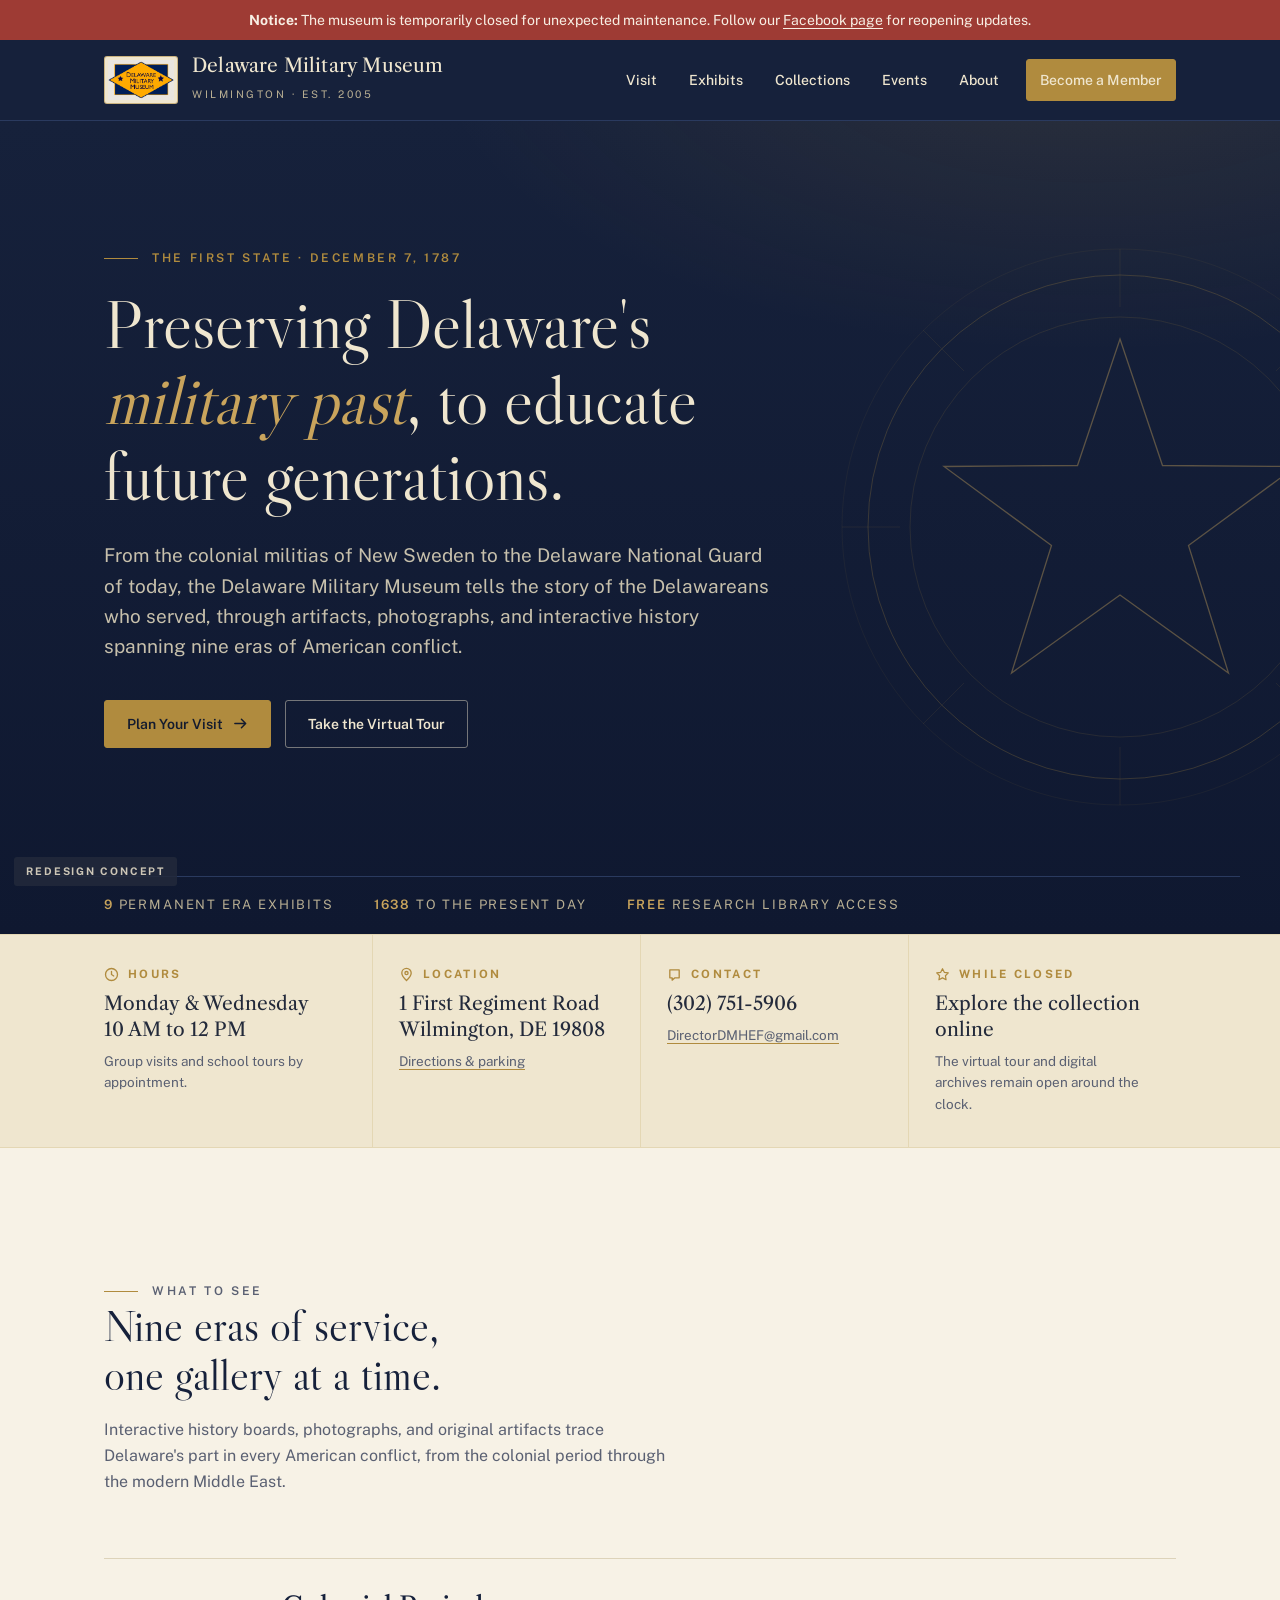
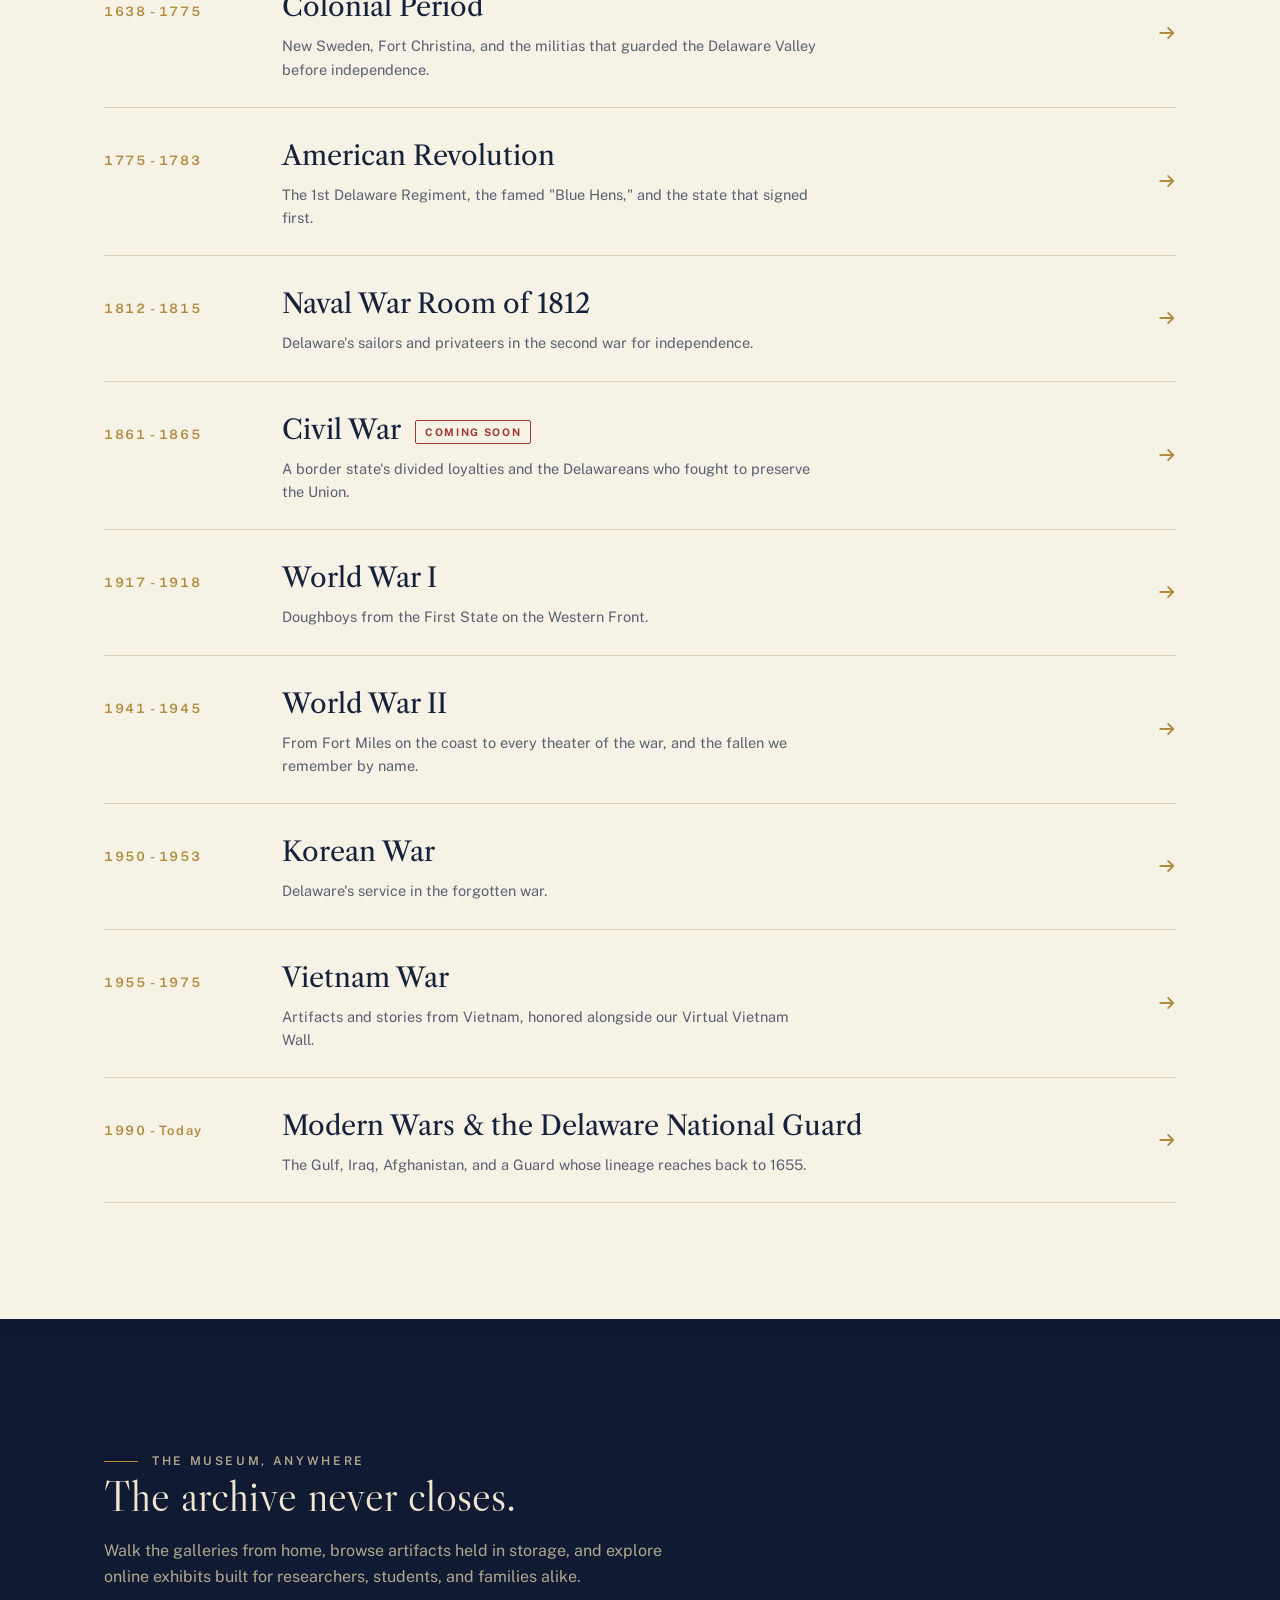
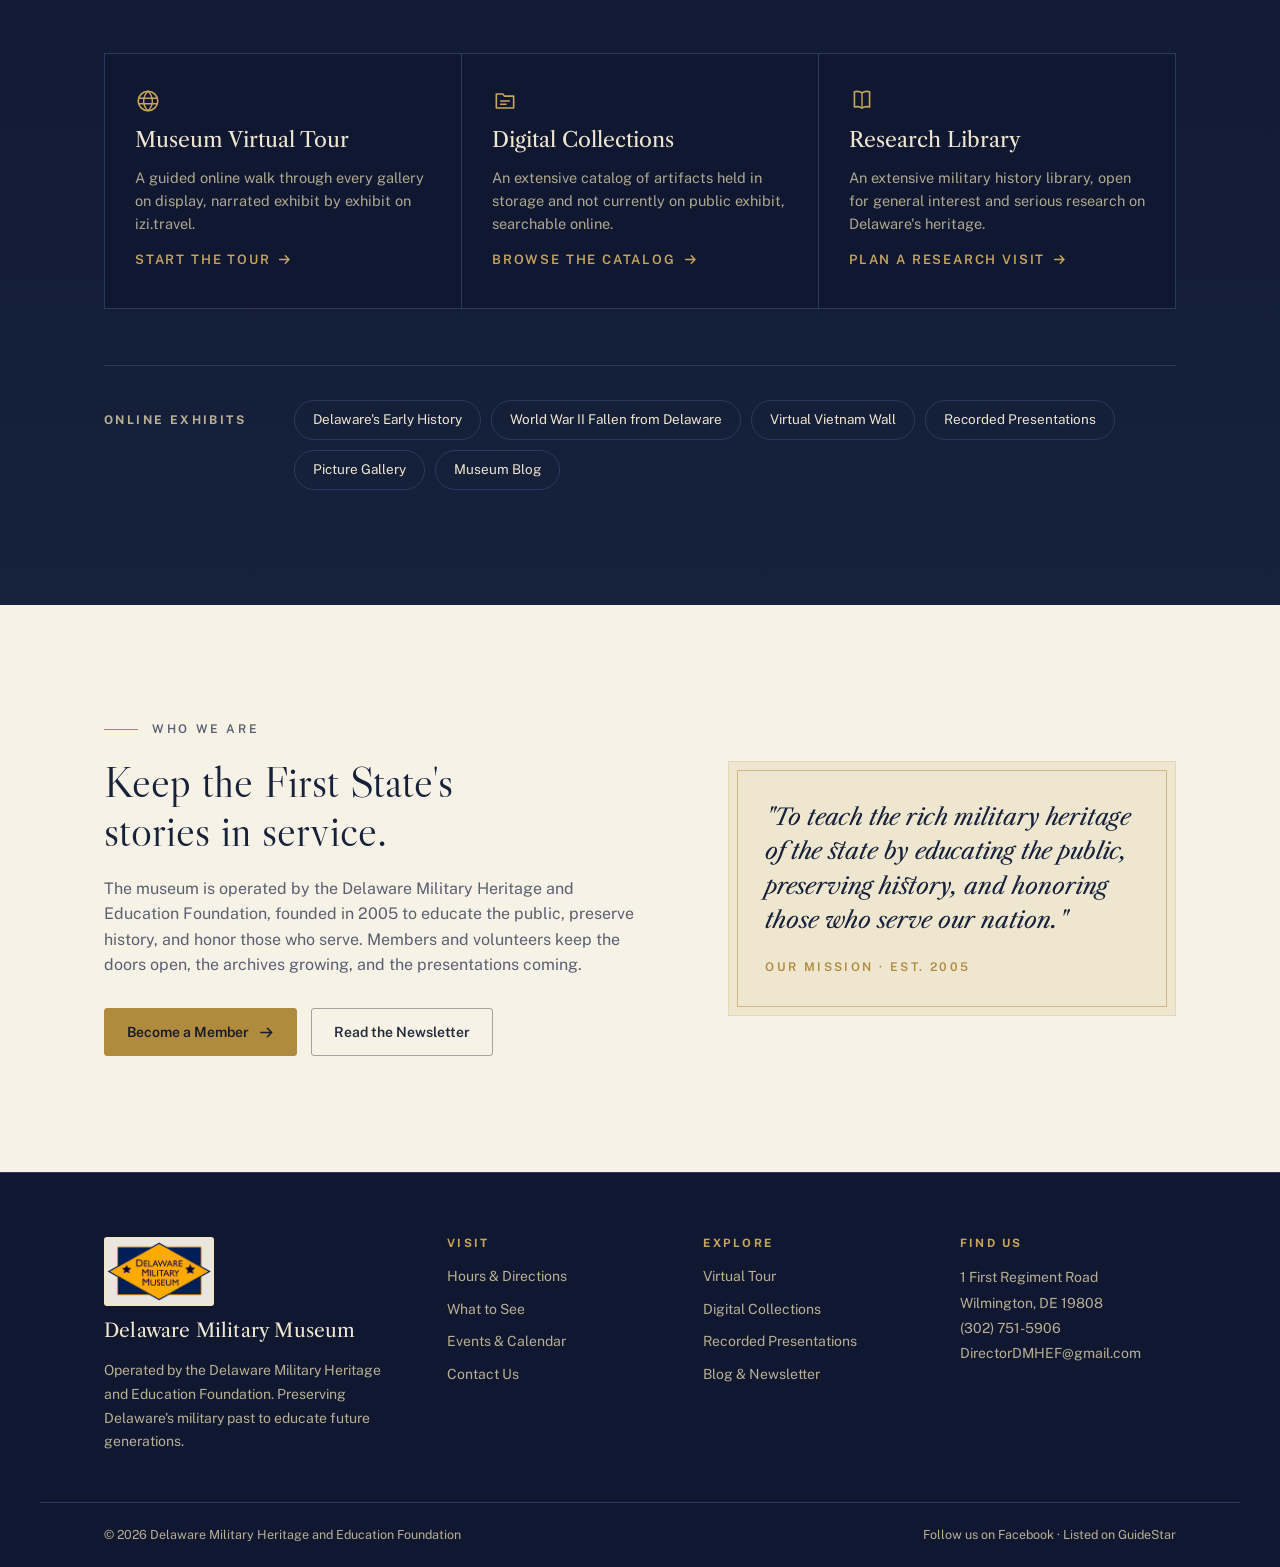
==== index.html @ 067ae0e8 "Delaware Military Museum website redesign concepts Two mockup versions: heritage editorial (index.ht" ====
<!doctype html>
<html lang="en">
<head>
<meta charset="utf-8">
<meta name="viewport" content="width=device-width, initial-scale=1, viewport-fit=cover">
<title>Delaware Military Museum</title>
<link rel="preconnect" href="https://fonts.googleapis.com">
<link rel="preconnect" href="https://fonts.gstatic.com" crossorigin>
<link rel="stylesheet" href="https://fonts.googleapis.com/css2?family=Libre+Caslon+Display&family=Libre+Caslon+Text:ital,wght@0,400;0,700;1,400&family=Public+Sans:ital,wght@0,400;0,500;0,600;0,700;1,400&display=swap">
<style>
  :root{
    --navy:#16213B;
    --navy-deep:#0F1830;
    --navy-line:#2A3A5F;
    --buff:#EFE6CF;
    --buff-deep:#E4D7B4;
    --parchment:#F7F2E6;
    --brass:#B08B3E;
    --brass-bright:#C9A45C;
    --red:#9E3B34;
    --ink:#232A3B;
    --ink-soft:#5A6072;
    --buff-ink:#EFE6CF;
    --buff-soft:#B9AF93;

    --font-display:"Libre Caslon Display", "Libre Caslon Text", Georgia, serif;
    --font-serif:"Libre Caslon Text", Georgia, serif;
    --font-sans:"Public Sans", "Segoe UI", system-ui, sans-serif;

    --gutter:clamp(20px, 5vw, 64px);
    --measure:62ch;
  }

  *,*::before,*::after{box-sizing:border-box;}
  html{scroll-behavior:smooth;}
  body{
    margin:0;
    background:var(--parchment);
    color:var(--ink);
    font-family:var(--font-sans);
    font-size:16px;
    line-height:1.6;
    -webkit-font-smoothing:antialiased;
  }
  img{max-width:100%;}
  a{color:inherit;}
  :focus-visible{outline:3px solid var(--brass); outline-offset:3px; border-radius:2px;}

  h1,h2,h3{font-family:var(--font-display); font-weight:400; line-height:1.12; margin:0; text-wrap:balance;}

  .eyebrow{
    font-family:var(--font-sans);
    font-size:12px;
    font-weight:600;
    letter-spacing:.22em;
    text-transform:uppercase;
    color:var(--brass);
    display:flex;
    align-items:center;
    gap:14px;
    margin:0 0 18px;
  }
  .eyebrow::before{content:""; width:34px; height:1px; background:var(--brass); flex:none;}

  .wrap{max-width:1200px; margin:0 auto; padding-inline:var(--gutter);}

  /* ---------- announcement ---------- */
  .notice{
    background:var(--red);
    color:#F8EFE4;
    font-size:14px;
    text-align:center;
    padding:9px var(--gutter);
  }
  .notice strong{font-weight:700;}
  .notice a{color:#F8EFE4; text-underline-offset:3px;}

  /* ---------- header ---------- */
  header.site{
    position:sticky; top:env(safe-area-inset-top, 0px); z-index:50;
    background:var(--navy);
    color:var(--buff-ink);
    border-bottom:1px solid var(--navy-line);
  }
  .bar{
    display:flex; align-items:center; justify-content:space-between; gap:24px;
    padding-block:14px;
  }
  .brand{display:flex; align-items:center; gap:14px; text-decoration:none;}
  .brand-logo{
    flex:none; width:74px; height:auto; display:block;
    background:var(--buff); padding:3px; border-radius:3px;
    border:1px solid rgba(176,139,62,.55);
  }
  .brand-name{font-family:var(--font-serif); font-size:19px; letter-spacing:.01em; line-height:1.15;}
  .brand-sub{font-size:10.5px; letter-spacing:.24em; text-transform:uppercase; color:var(--buff-soft); margin-top:2px;}
  nav.primary{display:flex; align-items:center; gap:6px;}
  nav.primary a{
    text-decoration:none; font-size:14px; font-weight:500;
    padding:9px 13px; border-radius:3px; color:var(--buff-ink);
    transition:background .2s ease, color .2s ease;
    cursor:pointer;
  }
  nav.primary a:hover{background:rgba(239,230,207,.1);}
  .btn{
    display:inline-flex; align-items:center; gap:10px;
    font-family:var(--font-sans); font-size:14px; font-weight:600;
    text-decoration:none; cursor:pointer;
    padding:12px 22px; border-radius:3px; border:1px solid transparent;
    transition:background .2s ease, color .2s ease, border-color .2s ease, transform .2s ease;
  }
  .btn svg{transition:transform .2s ease;}
  .btn:hover svg{transform:translateX(3px);}
  .btn-brass{background:var(--brass); color:#141B2E; border-color:var(--brass);}
  .btn-brass:hover{background:var(--brass-bright); border-color:var(--brass-bright);}
  .btn-ghost-light{border-color:rgba(239,230,207,.45); color:var(--buff-ink);}
  .btn-ghost-light:hover{border-color:var(--buff-ink); background:rgba(239,230,207,.08);}
  .btn-ghost-dark{border-color:rgba(35,42,59,.4); color:var(--ink);}
  .btn-ghost-dark:hover{border-color:var(--ink); background:rgba(35,42,59,.05);}
  .nav-member{margin-left:8px;}
  .menu-toggle{display:none;}

  /* ---------- hero ---------- */
  .hero{
    background:
      radial-gradient(1100px 520px at 85% -10%, rgba(176,139,62,.14), transparent 60%),
      linear-gradient(180deg, var(--navy) 0%, var(--navy-deep) 100%);
    color:var(--buff-ink);
    position:relative;
    overflow:hidden;
  }
  .hero-inner{
    position:relative; z-index:1;
    padding-block:clamp(64px, 10vw, 128px) clamp(72px, 10vw, 136px);
    max-width:760px;
  }
  .hero h1{
    font-size:clamp(38px, 6vw, 68px);
    color:var(--buff);
  }
  .hero h1 em{font-style:italic; color:var(--brass-bright);}
  .hero p.lede{
    font-size:clamp(16px, 2vw, 19px);
    color:#C7C0AC;
    max-width:56ch;
    margin:26px 0 38px;
  }
  .hero-ctas{display:flex; flex-wrap:wrap; gap:14px;}
  .hero-star{
    position:absolute; right:-120px; top:50%; transform:translateY(-50%);
    width:min(560px, 55vw); opacity:.5; pointer-events:none;
  }
  .hero-foot{
    position:relative; z-index:1;
    border-top:1px solid var(--navy-line);
    padding-block:18px;
    display:flex; flex-wrap:wrap; gap:8px 40px;
    font-size:13px; letter-spacing:.14em; text-transform:uppercase; color:var(--buff-soft);
  }
  .hero-foot span b{color:var(--brass-bright); font-weight:600;}

  /* ---------- visit strip ---------- */
  .visit{
    background:var(--buff);
    border-block:1px solid var(--buff-deep);
  }
  .visit-grid{
    display:grid;
    grid-template-columns:repeat(4, 1fr);
    padding-block:0;
  }
  .visit-cell{
    padding:30px 26px 32px;
    border-left:1px solid var(--buff-deep);
    display:flex; flex-direction:column; gap:8px;
  }
  .visit-cell:first-child{border-left:none; padding-left:0;}
  .visit-label{
    display:flex; align-items:center; gap:9px;
    font-size:11.5px; font-weight:700; letter-spacing:.2em; text-transform:uppercase;
    color:var(--brass);
  }
  .visit-label svg{color:var(--brass);}
  .visit-cell .big{font-family:var(--font-serif); font-size:19px; line-height:1.35; color:var(--ink);}
  .visit-cell .fine{font-size:13.5px; color:var(--ink-soft); margin:0;}
  .visit-cell a{text-decoration-color:var(--brass); text-underline-offset:3px;}

  /* ---------- sections ---------- */
  section.block{padding-block:clamp(72px, 9vw, 120px);}
  .section-head{max-width:var(--measure); margin-bottom:clamp(40px, 6vw, 64px);}
  .section-head h2{font-size:clamp(30px, 4vw, 44px); color:var(--navy);}
  .section-head p{color:var(--ink-soft); margin:18px 0 0; max-width:58ch;}

  /* ---------- timeline ---------- */
  .timeline{display:grid; gap:0;}
  .era{
    display:grid;
    grid-template-columns:150px 1fr auto;
    gap:28px;
    align-items:baseline;
    padding-block:26px;
    border-top:1px solid #DDD3BA;
    text-decoration:none;
    position:relative;
    transition:background .25s ease;
  }
  .era:last-child{border-bottom:1px solid #DDD3BA;}
  .era:hover{background:rgba(228,215,180,.35);}
  .era-years{
    font-family:var(--font-sans);
    font-variant-numeric:tabular-nums;
    font-size:13px; font-weight:600; letter-spacing:.12em;
    color:var(--brass);
  }
  .era-name{
    font-family:var(--font-serif);
    font-size:clamp(20px, 2.6vw, 27px);
    color:var(--navy);
    display:flex; align-items:baseline; gap:14px; flex-wrap:wrap;
  }
  .era-desc{font-size:14.5px; color:var(--ink-soft); margin:6px 0 0; max-width:60ch;}
  .era-go{
    align-self:center; color:var(--brass);
    transition:transform .25s ease;
  }
  .era:hover .era-go{transform:translateX(5px);}
  .badge{
    font-family:var(--font-sans);
    font-size:10.5px; font-weight:700; letter-spacing:.16em; text-transform:uppercase;
    color:var(--red); border:1px solid currentColor;
    padding:3px 9px; border-radius:2px;
    transform:translateY(-3px);
  }

  /* ---------- digital / archive ---------- */
  .archive{
    background:linear-gradient(180deg, var(--navy-deep), var(--navy));
    color:var(--buff-ink);
  }
  .archive .section-head h2{color:var(--buff);}
  .archive .section-head p{color:#AFA88F;}
  .archive-grid{
    display:grid;
    grid-template-columns:repeat(3, 1fr);
    gap:1px;
    background:var(--navy-line);
    border:1px solid var(--navy-line);
  }
  .archive-card{
    background:var(--navy-deep);
    padding:34px 30px 38px;
    display:flex; flex-direction:column; gap:14px;
    text-decoration:none;
    transition:background .25s ease;
  }
  .archive-card:hover{background:#182444;}
  .archive-card svg{color:var(--brass-bright);}
  .archive-card h3{font-family:var(--font-serif); font-size:21px; color:var(--buff);}
  .archive-card p{margin:0; font-size:14.5px; color:#AFA88F; flex:1;}
  .archive-card .go{
    font-size:13px; font-weight:600; letter-spacing:.14em; text-transform:uppercase;
    color:var(--brass-bright); display:inline-flex; align-items:center; gap:8px;
  }
  .archive-card:hover .go svg{transform:translateX(3px);}
  .archive-list{
    margin-top:56px;
    border-top:1px solid var(--navy-line);
    padding-top:34px;
    display:grid; grid-template-columns:auto 1fr; gap:10px 48px; align-items:baseline;
  }
  .archive-list h3{font-family:var(--font-sans); font-size:12px; font-weight:700; letter-spacing:.2em; text-transform:uppercase; color:var(--buff-soft);}
  .chips{display:flex; flex-wrap:wrap; gap:10px;}
  .chip{
    font-size:13.5px; text-decoration:none;
    border:1px solid var(--navy-line); border-radius:99px;
    padding:8px 18px; color:var(--buff-ink);
    transition:border-color .2s ease, background .2s ease;
    cursor:pointer;
  }
  .chip:hover{border-color:var(--brass-bright); background:rgba(176,139,62,.12);}

  /* ---------- support ---------- */
  .support-grid{
    display:grid; grid-template-columns:1.1fr .9fr; gap:clamp(40px, 6vw, 90px);
    align-items:center;
  }
  .support h2{font-size:clamp(30px, 4vw, 44px); color:var(--navy);}
  .support p{color:var(--ink-soft); max-width:56ch;}
  .support-ctas{display:flex; flex-wrap:wrap; gap:14px; margin-top:30px;}
  .placard{
    background:var(--buff);
    border:1px solid var(--buff-deep);
    padding:38px 36px;
    position:relative;
  }
  .placard::before{
    content:""; position:absolute; inset:8px;
    border:1px solid rgba(176,139,62,.5);
    pointer-events:none;
  }
  .placard blockquote{
    margin:0; font-family:var(--font-serif); font-style:italic;
    font-size:clamp(19px, 2.2vw, 23px); line-height:1.5; color:var(--navy);
  }
  .placard figcaption{
    margin-top:20px; font-size:12px; font-weight:600;
    letter-spacing:.2em; text-transform:uppercase; color:var(--brass);
  }

  /* ---------- footer ---------- */
  footer.site{
    background:var(--navy-deep); color:var(--buff-soft);
    border-top:1px solid var(--navy-line);
    font-size:14px;
  }
  .foot-grid{
    display:grid; grid-template-columns:1.4fr 1fr 1fr 1fr; gap:40px;
    padding-block:64px 48px;
  }
  .foot-grid h3{
    font-family:var(--font-sans); font-size:11.5px; font-weight:700;
    letter-spacing:.2em; text-transform:uppercase; color:var(--brass-bright);
    margin:0 0 16px;
  }
  footer .brand-name{color:var(--buff);}
  .foot-mission{margin:16px 0 0; max-width:34ch; line-height:1.7;}
  .foot-grid ul{list-style:none; margin:0; padding:0; display:grid; gap:10px;}
  .foot-grid a{text-decoration:none; color:var(--buff-soft); transition:color .2s ease;}
  .foot-grid a:hover{color:var(--buff);}
  address{font-style:normal; line-height:1.8;}
  .foot-legal{
    border-top:1px solid var(--navy-line);
    padding-block:22px;
    display:flex; flex-wrap:wrap; gap:10px 32px; justify-content:space-between;
    font-size:12.5px;
  }

  .concept-tag{
    position:fixed; bottom:14px; left:14px; z-index:99;
    background:var(--ink); color:var(--buff);
    font-size:10.5px; font-weight:700; letter-spacing:.18em; text-transform:uppercase;
    padding:6px 12px; border-radius:3px; opacity:.85; pointer-events:none;
  }

  /* ---------- responsive ---------- */
  @media (max-width: 1020px){
    nav.primary a:not(.btn){display:none;}
    .visit-grid{grid-template-columns:1fr 1fr;}
    .visit-cell{border-left:none; padding-left:0;}
    .visit-cell:nth-child(even){border-left:1px solid var(--buff-deep); padding-left:26px;}
    .archive-grid{grid-template-columns:1fr;}
    .support-grid{grid-template-columns:1fr;}
    .foot-grid{grid-template-columns:1fr 1fr;}
  }
  @media (max-width: 640px){
    .visit-grid{grid-template-columns:1fr;}
    .visit-cell{border-left:none !important; padding-left:0 !important; border-top:1px solid var(--buff-deep); padding-block:22px;}
    .visit-cell:first-child{border-top:none;}
    .era{grid-template-columns:1fr; gap:4px;}
    .era-go{display:none;}
    .archive-list{grid-template-columns:1fr;}
    .foot-grid{grid-template-columns:1fr;}
    .hero-star{display:none;}
  }
  @media (prefers-reduced-motion: reduce){
    *,*::before,*::after{transition:none !important; animation:none !important;}
    html{scroll-behavior:auto;}
  }
</style>
</head>
<body>

<div class="notice" role="status">
  <strong>Notice:</strong> The museum is temporarily closed for unexpected maintenance.
  Follow our <a href="#">Facebook page</a> for reopening updates.
</div>

<header class="site">
  <div class="wrap bar">
    <a class="brand" href="#" aria-label="Delaware Military Museum home">
      <img class="brand-logo" src="assets/logo.png" alt="Delaware Military Museum logo">
      <span>
        <span class="brand-name">Delaware Military Museum</span><br>
        <span class="brand-sub">Wilmington &middot; Est. 2005</span>
      </span>
    </a>
    <nav class="primary" aria-label="Primary">
      <a href="#visit">Visit</a>
      <a href="#exhibits">Exhibits</a>
      <a href="#archive">Collections</a>
      <a href="#">Events</a>
      <a href="#support">About</a>
      <a class="btn btn-brass nav-member" href="#support">Become a Member</a>
    </nav>
  </div>
</header>

<main>

  <section class="hero">
    <svg class="hero-star" viewBox="0 0 560 560" fill="none" aria-hidden="true">
      <circle cx="280" cy="280" r="252" stroke="#B08B3E" stroke-width="1" opacity=".5"/>
      <circle cx="280" cy="280" r="210" stroke="#B08B3E" stroke-width=".7" opacity=".4"/>
      <circle cx="280" cy="280" r="278" stroke="#B08B3E" stroke-width=".5" opacity=".3"/>
      <path d="M280 92 322.5 218.5 456 219.5 348.5 298.5 388.5 426 280 348 171.5 426 211.5 298.5 104 219.5 237.5 218.5Z"
            stroke="#C9A45C" stroke-width="1.3" opacity=".8"/>
      <g stroke="#B08B3E" stroke-width=".6" opacity=".35">
        <path d="M280 2v58M280 500v58M2 280h58M500 280h58"/>
        <path d="M83 83l41 41M436 436l41 41M477 83l-41 41M124 436l-41 41"/>
      </g>
    </svg>
    <div class="wrap">
      <div class="hero-inner">
        <p class="eyebrow">The First State &middot; December 7, 1787</p>
        <h1>Preserving Delaware's <em>military past</em>, to educate future generations.</h1>
        <p class="lede">
          From the colonial militias of New Sweden to the Delaware National Guard of today,
          the Delaware Military Museum tells the story of the Delawareans who served,
          through artifacts, photographs, and interactive history spanning nine eras of American conflict.
        </p>
        <div class="hero-ctas">
          <a class="btn btn-brass" href="#visit">
            Plan Your Visit
            <svg width="15" height="15" viewBox="0 0 16 16" fill="none" aria-hidden="true"><path d="M2 8h11M9 3.5 13.5 8 9 12.5" stroke="currentColor" stroke-width="1.6" stroke-linecap="round" stroke-linejoin="round"/></svg>
          </a>
          <a class="btn btn-ghost-light" href="#archive">Take the Virtual Tour</a>
        </div>
      </div>
    </div>
    <div class="wrap hero-foot">
      <span><b>9</b> permanent era exhibits</span>
      <span><b>1638</b> to the present day</span>
      <span><b>Free</b> research library access</span>
    </div>
  </section>

  <section class="visit" id="visit" aria-label="Visit information">
    <div class="wrap visit-grid">
      <div class="visit-cell">
        <span class="visit-label">
          <svg width="15" height="15" viewBox="0 0 16 16" fill="none" aria-hidden="true"><circle cx="8" cy="8" r="6.4" stroke="currentColor" stroke-width="1.4"/><path d="M8 4.6V8l2.4 1.6" stroke="currentColor" stroke-width="1.4" stroke-linecap="round"/></svg>
          Hours
        </span>
        <span class="big">Monday &amp; Wednesday<br>10 AM to 12 PM</span>
        <p class="fine">Group visits and school tours by appointment.</p>
      </div>
      <div class="visit-cell">
        <span class="visit-label">
          <svg width="15" height="15" viewBox="0 0 16 16" fill="none" aria-hidden="true"><path d="M8 14.5S3 9.9 3 6.5a5 5 0 0 1 10 0c0 3.4-5 8-5 8Z" stroke="currentColor" stroke-width="1.4"/><circle cx="8" cy="6.5" r="1.7" stroke="currentColor" stroke-width="1.4"/></svg>
          Location
        </span>
        <span class="big">1 First Regiment Road<br>Wilmington, DE 19808</span>
        <p class="fine"><a href="#">Directions &amp; parking</a></p>
      </div>
      <div class="visit-cell">
        <span class="visit-label">
          <svg width="15" height="15" viewBox="0 0 16 16" fill="none" aria-hidden="true"><path d="M3 3h10v8.5H8.5L5.5 14v-2.5H3V3Z" stroke="currentColor" stroke-width="1.4" stroke-linejoin="round"/></svg>
          Contact
        </span>
        <span class="big">(302) 751-5906</span>
        <p class="fine"><a href="mailto:DirectorDMHEF@gmail.com">DirectorDMHEF@gmail.com</a></p>
      </div>
      <div class="visit-cell">
        <span class="visit-label">
          <svg width="15" height="15" viewBox="0 0 16 16" fill="none" aria-hidden="true"><path d="M8 1.8 9.9 5.7l4.3.6-3.1 3 .7 4.3L8 11.6l-3.8 2 .7-4.3-3.1-3 4.3-.6L8 1.8Z" stroke="currentColor" stroke-width="1.3" stroke-linejoin="round"/></svg>
          While Closed
        </span>
        <span class="big">Explore the collection online</span>
        <p class="fine">The virtual tour and digital archives remain open around the clock.</p>
      </div>
    </div>
  </section>

  <section class="block" id="exhibits">
    <div class="wrap">
      <div class="section-head">
        <p class="eyebrow">What to See</p>
        <h2>Nine eras of service, one gallery at a time.</h2>
        <p>Interactive history boards, photographs, and original artifacts trace Delaware's part in every American conflict, from the colonial period through the modern Middle East.</p>
      </div>

      <div class="timeline">
        <a class="era" href="#">
          <span class="era-years">1638 - 1775</span>
          <span>
            <span class="era-name">Colonial Period</span>
            <p class="era-desc">New Sweden, Fort Christina, and the militias that guarded the Delaware Valley before independence.</p>
          </span>
          <svg class="era-go" width="18" height="18" viewBox="0 0 16 16" fill="none" aria-hidden="true"><path d="M2 8h11M9 3.5 13.5 8 9 12.5" stroke="currentColor" stroke-width="1.6" stroke-linecap="round" stroke-linejoin="round"/></svg>
        </a>
        <a class="era" href="#">
          <span class="era-years">1775 - 1783</span>
          <span>
            <span class="era-name">American Revolution</span>
            <p class="era-desc">The 1st Delaware Regiment, the famed "Blue Hens," and the state that signed first.</p>
          </span>
          <svg class="era-go" width="18" height="18" viewBox="0 0 16 16" fill="none" aria-hidden="true"><path d="M2 8h11M9 3.5 13.5 8 9 12.5" stroke="currentColor" stroke-width="1.6" stroke-linecap="round" stroke-linejoin="round"/></svg>
        </a>
        <a class="era" href="#">
          <span class="era-years">1812 - 1815</span>
          <span>
            <span class="era-name">Naval War Room of 1812</span>
            <p class="era-desc">Delaware's sailors and privateers in the second war for independence.</p>
          </span>
          <svg class="era-go" width="18" height="18" viewBox="0 0 16 16" fill="none" aria-hidden="true"><path d="M2 8h11M9 3.5 13.5 8 9 12.5" stroke="currentColor" stroke-width="1.6" stroke-linecap="round" stroke-linejoin="round"/></svg>
        </a>
        <a class="era" href="#">
          <span class="era-years">1861 - 1865</span>
          <span>
            <span class="era-name">Civil War <span class="badge">Coming Soon</span></span>
            <p class="era-desc">A border state's divided loyalties and the Delawareans who fought to preserve the Union.</p>
          </span>
          <svg class="era-go" width="18" height="18" viewBox="0 0 16 16" fill="none" aria-hidden="true"><path d="M2 8h11M9 3.5 13.5 8 9 12.5" stroke="currentColor" stroke-width="1.6" stroke-linecap="round" stroke-linejoin="round"/></svg>
        </a>
        <a class="era" href="#">
          <span class="era-years">1917 - 1918</span>
          <span>
            <span class="era-name">World War I</span>
            <p class="era-desc">Doughboys from the First State on the Western Front.</p>
          </span>
          <svg class="era-go" width="18" height="18" viewBox="0 0 16 16" fill="none" aria-hidden="true"><path d="M2 8h11M9 3.5 13.5 8 9 12.5" stroke="currentColor" stroke-width="1.6" stroke-linecap="round" stroke-linejoin="round"/></svg>
        </a>
        <a class="era" href="#">
          <span class="era-years">1941 - 1945</span>
          <span>
            <span class="era-name">World War II</span>
            <p class="era-desc">From Fort Miles on the coast to every theater of the war, and the fallen we remember by name.</p>
          </span>
          <svg class="era-go" width="18" height="18" viewBox="0 0 16 16" fill="none" aria-hidden="true"><path d="M2 8h11M9 3.5 13.5 8 9 12.5" stroke="currentColor" stroke-width="1.6" stroke-linecap="round" stroke-linejoin="round"/></svg>
        </a>
        <a class="era" href="#">
          <span class="era-years">1950 - 1953</span>
          <span>
            <span class="era-name">Korean War</span>
            <p class="era-desc">Delaware's service in the forgotten war.</p>
          </span>
          <svg class="era-go" width="18" height="18" viewBox="0 0 16 16" fill="none" aria-hidden="true"><path d="M2 8h11M9 3.5 13.5 8 9 12.5" stroke="currentColor" stroke-width="1.6" stroke-linecap="round" stroke-linejoin="round"/></svg>
        </a>
        <a class="era" href="#">
          <span class="era-years">1955 - 1975</span>
          <span>
            <span class="era-name">Vietnam War</span>
            <p class="era-desc">Artifacts and stories from Vietnam, honored alongside our Virtual Vietnam Wall.</p>
          </span>
          <svg class="era-go" width="18" height="18" viewBox="0 0 16 16" fill="none" aria-hidden="true"><path d="M2 8h11M9 3.5 13.5 8 9 12.5" stroke="currentColor" stroke-width="1.6" stroke-linecap="round" stroke-linejoin="round"/></svg>
        </a>
        <a class="era" href="#">
          <span class="era-years">1990 - Today</span>
          <span>
            <span class="era-name">Modern Wars &amp; the Delaware National Guard</span>
            <p class="era-desc">The Gulf, Iraq, Afghanistan, and a Guard whose lineage reaches back to 1655.</p>
          </span>
          <svg class="era-go" width="18" height="18" viewBox="0 0 16 16" fill="none" aria-hidden="true"><path d="M2 8h11M9 3.5 13.5 8 9 12.5" stroke="currentColor" stroke-width="1.6" stroke-linecap="round" stroke-linejoin="round"/></svg>
        </a>
      </div>
    </div>
  </section>

  <section class="block archive" id="archive">
    <div class="wrap">
      <div class="section-head">
        <p class="eyebrow">The Museum, Anywhere</p>
        <h2>The archive never closes.</h2>
        <p>Walk the galleries from home, browse artifacts held in storage, and explore online exhibits built for researchers, students, and families alike.</p>
      </div>

      <div class="archive-grid">
        <a class="archive-card" href="#">
          <svg width="26" height="26" viewBox="0 0 24 24" fill="none" aria-hidden="true"><circle cx="12" cy="12" r="9" stroke="currentColor" stroke-width="1.5"/><path d="M12 3c-2.6 2.4-4 5.6-4 9s1.4 6.6 4 9c2.6-2.4 4-5.6 4-9s-1.4-6.6-4-9Z" stroke="currentColor" stroke-width="1.3"/><path d="M3.5 9.5h17M3.5 14.5h17" stroke="currentColor" stroke-width="1.3"/></svg>
          <h3>Museum Virtual Tour</h3>
          <p>A guided online walk through every gallery on display, narrated exhibit by exhibit on izi.travel.</p>
          <span class="go">Start the tour
            <svg width="13" height="13" viewBox="0 0 16 16" fill="none" aria-hidden="true"><path d="M2 8h11M9 3.5 13.5 8 9 12.5" stroke="currentColor" stroke-width="1.8" stroke-linecap="round" stroke-linejoin="round"/></svg>
          </span>
        </a>
        <a class="archive-card" href="#">
          <svg width="26" height="26" viewBox="0 0 24 24" fill="none" aria-hidden="true"><path d="M4 5.5h6l1.5 2H20v11H4v-13Z" stroke="currentColor" stroke-width="1.5" stroke-linejoin="round"/><path d="M8 12h8M8 15h5" stroke="currentColor" stroke-width="1.3" stroke-linecap="round"/></svg>
          <h3>Digital Collections</h3>
          <p>An extensive catalog of artifacts held in storage and not currently on public exhibit, searchable online.</p>
          <span class="go">Browse the catalog
            <svg width="13" height="13" viewBox="0 0 16 16" fill="none" aria-hidden="true"><path d="M2 8h11M9 3.5 13.5 8 9 12.5" stroke="currentColor" stroke-width="1.8" stroke-linecap="round" stroke-linejoin="round"/></svg>
          </span>
        </a>
        <a class="archive-card" href="#">
          <svg width="26" height="26" viewBox="0 0 24 24" fill="none" aria-hidden="true"><path d="M12 4.5c-2-1.4-4.6-1.6-7-1v14c2.4-.6 5-.4 7 1 2-1.4 4.6-1.6 7-1v-14c-2.4-.6-5-.4-7 1Z" stroke="currentColor" stroke-width="1.5" stroke-linejoin="round"/><path d="M12 4.5v14" stroke="currentColor" stroke-width="1.3"/></svg>
          <h3>Research Library</h3>
          <p>An extensive military history library, open for general interest and serious research on Delaware's heritage.</p>
          <span class="go">Plan a research visit
            <svg width="13" height="13" viewBox="0 0 16 16" fill="none" aria-hidden="true"><path d="M2 8h11M9 3.5 13.5 8 9 12.5" stroke="currentColor" stroke-width="1.8" stroke-linecap="round" stroke-linejoin="round"/></svg>
          </span>
        </a>
      </div>

      <div class="archive-list">
        <h3>Online Exhibits</h3>
        <div class="chips">
          <a class="chip" href="#">Delaware's Early History</a>
          <a class="chip" href="#">World War II Fallen from Delaware</a>
          <a class="chip" href="#">Virtual Vietnam Wall</a>
          <a class="chip" href="#">Recorded Presentations</a>
          <a class="chip" href="#">Picture Gallery</a>
          <a class="chip" href="#">Museum Blog</a>
        </div>
      </div>
    </div>
  </section>

  <section class="block support" id="support">
    <div class="wrap support-grid">
      <div>
        <p class="eyebrow">Who We Are</p>
        <h2>Keep the First State's stories in service.</h2>
        <p style="margin-top:20px;">
          The museum is operated by the Delaware Military Heritage and Education Foundation,
          founded in 2005 to educate the public, preserve history, and honor those who serve.
          Members and volunteers keep the doors open, the archives growing, and the
          presentations coming.
        </p>
        <div class="support-ctas">
          <a class="btn btn-brass" href="#">
            Become a Member
            <svg width="15" height="15" viewBox="0 0 16 16" fill="none" aria-hidden="true"><path d="M2 8h11M9 3.5 13.5 8 9 12.5" stroke="currentColor" stroke-width="1.6" stroke-linecap="round" stroke-linejoin="round"/></svg>
          </a>
          <a class="btn btn-ghost-dark" href="#">Read the Newsletter</a>
        </div>
      </div>
      <figure class="placard" style="margin:0;">
        <blockquote>
          "To teach the rich military heritage of the state by educating the public,
          preserving history, and honoring those who serve our nation."
        </blockquote>
        <figcaption>Our Mission &middot; Est. 2005</figcaption>
      </figure>
    </div>
  </section>

</main>

<footer class="site">
  <div class="wrap foot-grid">
    <div>
      <img src="assets/logo.png" alt="Delaware Military Museum logo" style="width:110px; height:auto; display:block; background:var(--buff); padding:3px; border-radius:3px; margin-bottom:14px;">
      <span class="brand-name">Delaware Military Museum</span>
      <p class="foot-mission">
        Operated by the Delaware Military Heritage and Education Foundation.
        Preserving Delaware's military past to educate future generations.
      </p>
    </div>
    <div>
      <h3>Visit</h3>
      <ul>
        <li><a href="#visit">Hours &amp; Directions</a></li>
        <li><a href="#exhibits">What to See</a></li>
        <li><a href="#">Events &amp; Calendar</a></li>
        <li><a href="#">Contact Us</a></li>
      </ul>
    </div>
    <div>
      <h3>Explore</h3>
      <ul>
        <li><a href="#archive">Virtual Tour</a></li>
        <li><a href="#archive">Digital Collections</a></li>
        <li><a href="#">Recorded Presentations</a></li>
        <li><a href="#">Blog &amp; Newsletter</a></li>
      </ul>
    </div>
    <div>
      <h3>Find Us</h3>
      <address>
        1 First Regiment Road<br>
        Wilmington, DE 19808<br>
        (302) 751-5906<br>
        <a href="mailto:DirectorDMHEF@gmail.com">DirectorDMHEF@gmail.com</a>
      </address>
    </div>
  </div>
  <div class="wrap foot-legal">
    <span>&copy; 2026 Delaware Military Heritage and Education Foundation</span>
    <span>Follow us on Facebook &middot; Listed on GuideStar</span>
  </div>
</footer>

<div class="concept-tag">Redesign Concept</div>

</body>
</html>
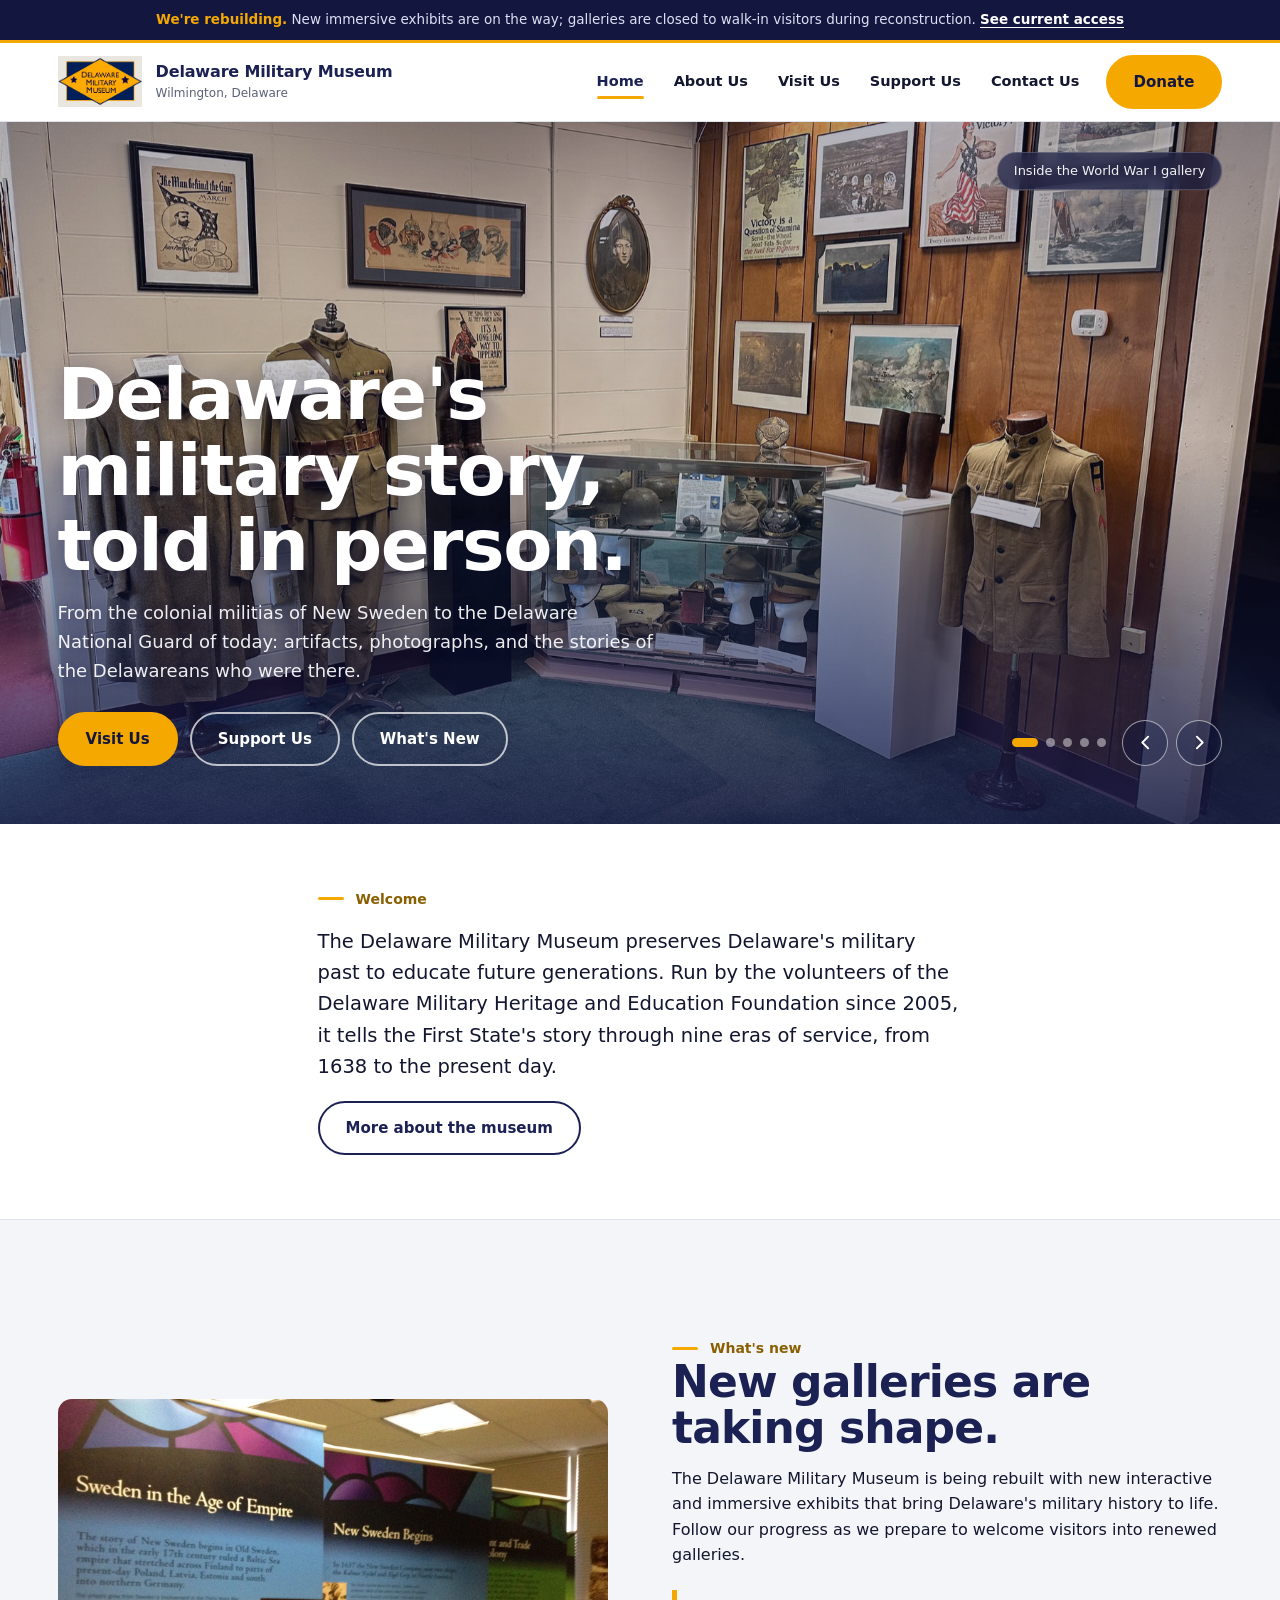
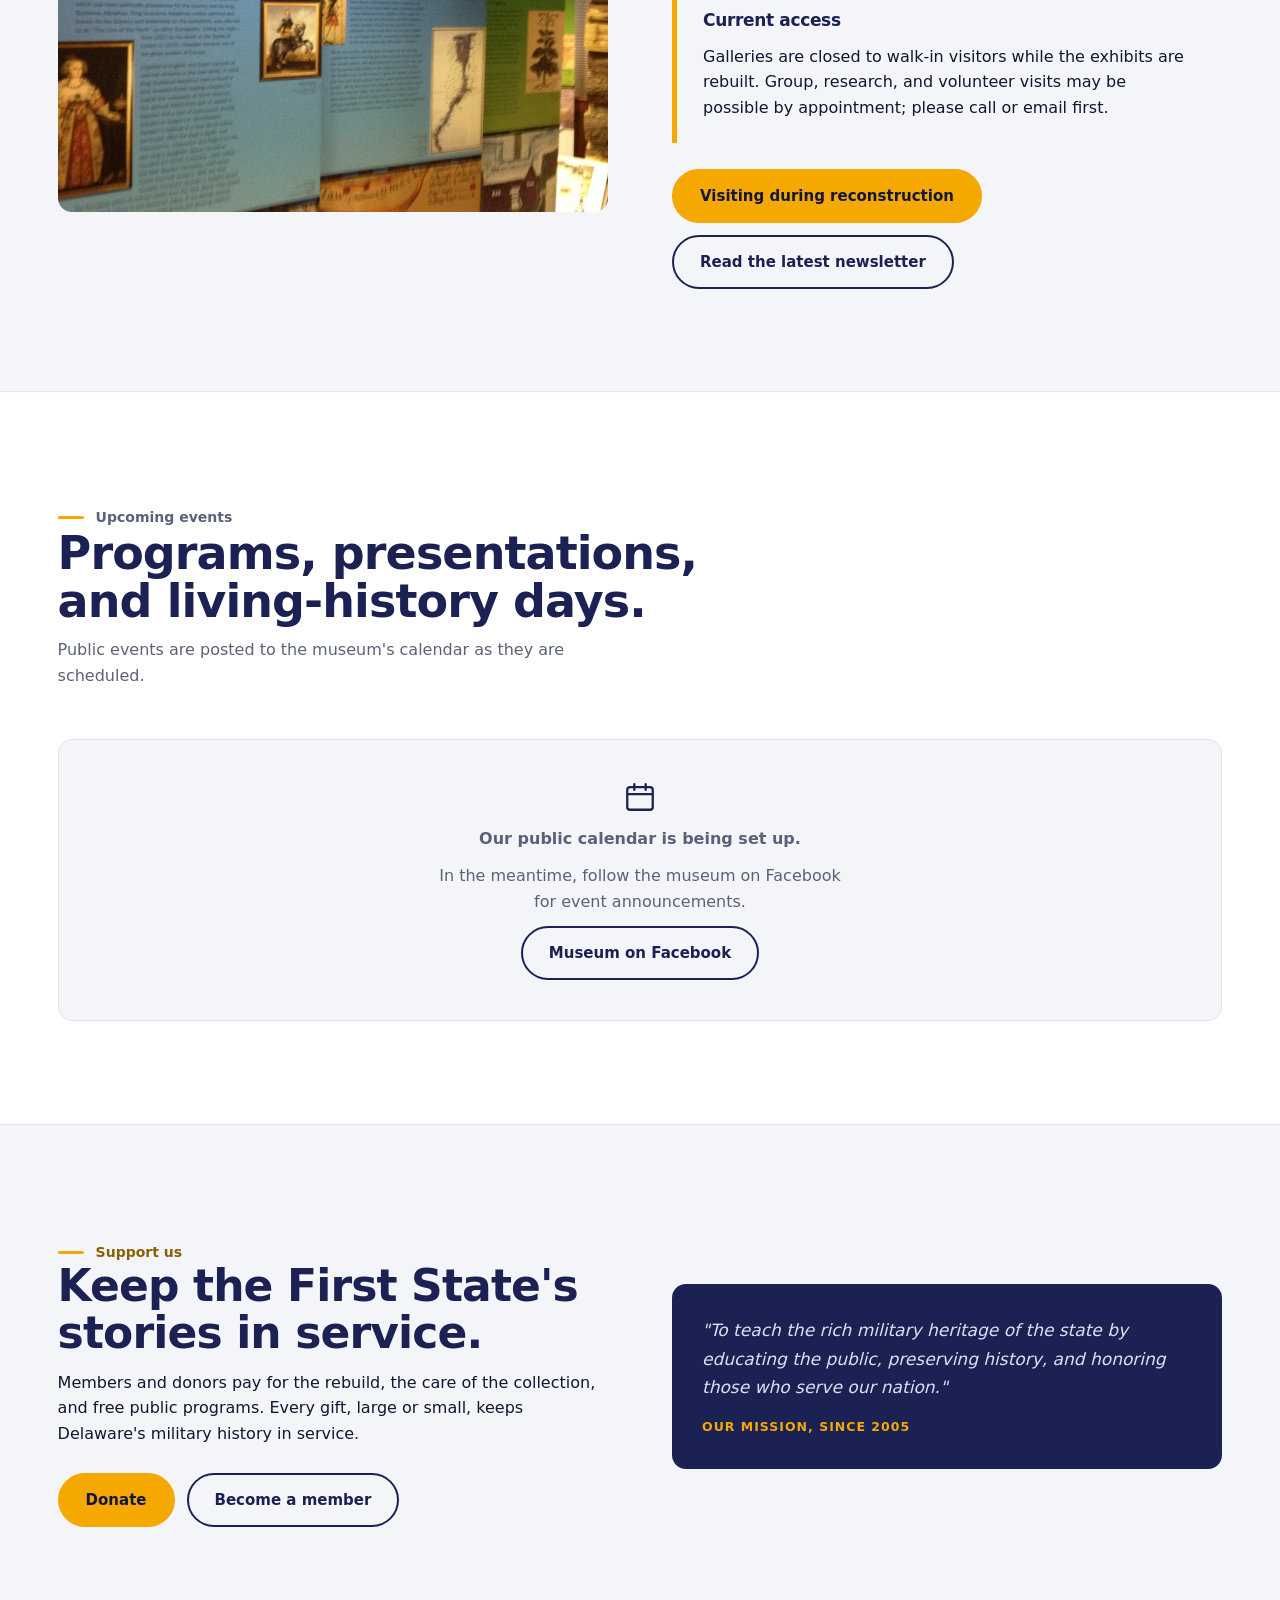
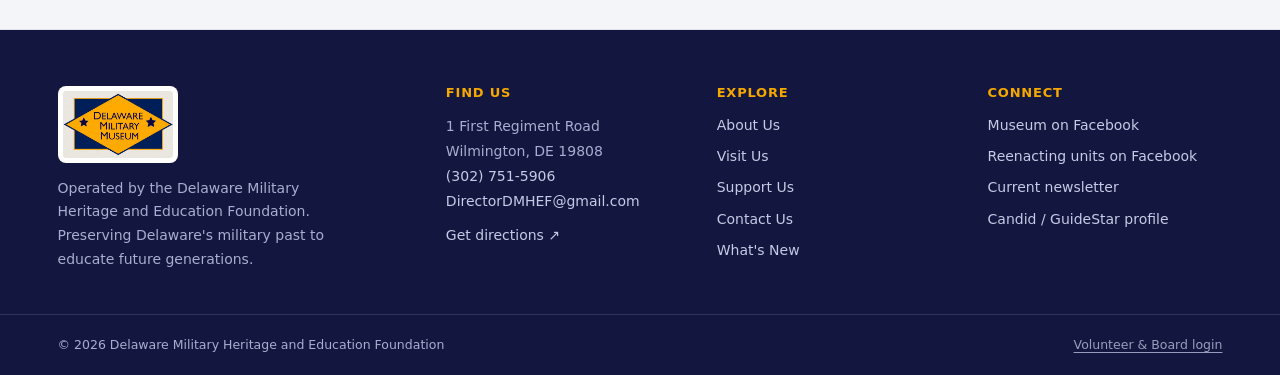
==== commit 6db7aabd: "Build Phase 1 five-page site from the Modern mockup Per the 2026-10-13 direction from Chairman Weeks" ====
--- a/index.html
+++ b/index.html
@@ -4,633 +4,182 @@
 <meta charset="utf-8">
 <meta name="viewport" content="width=device-width, initial-scale=1, viewport-fit=cover">
 <title>Delaware Military Museum</title>
+<meta name="description" content="The Delaware Military Museum in Wilmington preserves Delaware's military past to educate future generations. Now being rebuilt with new interactive exhibits.">
+<link rel="icon" href="assets/logo.png">
 <link rel="preconnect" href="https://fonts.googleapis.com">
 <link rel="preconnect" href="https://fonts.gstatic.com" crossorigin>
-<link rel="stylesheet" href="https://fonts.googleapis.com/css2?family=Libre+Caslon+Display&family=Libre+Caslon+Text:ital,wght@0,400;0,700;1,400&family=Public+Sans:ital,wght@0,400;0,500;0,600;0,700;1,400&display=swap">
-<style>
-  :root{
-    --navy:#16213B;
-    --navy-deep:#0F1830;
-    --navy-line:#2A3A5F;
-    --buff:#EFE6CF;
-    --buff-deep:#E4D7B4;
-    --parchment:#F7F2E6;
-    --brass:#B08B3E;
-    --brass-bright:#C9A45C;
-    --red:#9E3B34;
-    --ink:#232A3B;
-    --ink-soft:#5A6072;
-    --buff-ink:#EFE6CF;
-    --buff-soft:#B9AF93;
-
-    --font-display:"Libre Caslon Display", "Libre Caslon Text", Georgia, serif;
-    --font-serif:"Libre Caslon Text", Georgia, serif;
-    --font-sans:"Public Sans", "Segoe UI", system-ui, sans-serif;
-
-    --gutter:clamp(20px, 5vw, 64px);
-    --measure:62ch;
-  }
-
-  *,*::before,*::after{box-sizing:border-box;}
-  html{scroll-behavior:smooth;}
-  body{
-    margin:0;
-    background:var(--parchment);
-    color:var(--ink);
-    font-family:var(--font-sans);
-    font-size:16px;
-    line-height:1.6;
-    -webkit-font-smoothing:antialiased;
-  }
-  img{max-width:100%;}
-  a{color:inherit;}
-  :focus-visible{outline:3px solid var(--brass); outline-offset:3px; border-radius:2px;}
-
-  h1,h2,h3{font-family:var(--font-display); font-weight:400; line-height:1.12; margin:0; text-wrap:balance;}
-
-  .eyebrow{
-    font-family:var(--font-sans);
-    font-size:12px;
-    font-weight:600;
-    letter-spacing:.22em;
-    text-transform:uppercase;
-    color:var(--brass);
-    display:flex;
-    align-items:center;
-    gap:14px;
-    margin:0 0 18px;
-  }
-  .eyebrow::before{content:""; width:34px; height:1px; background:var(--brass); flex:none;}
-
-  .wrap{max-width:1200px; margin:0 auto; padding-inline:var(--gutter);}
-
-  /* ---------- announcement ---------- */
-  .notice{
-    background:var(--red);
-    color:#F8EFE4;
-    font-size:14px;
-    text-align:center;
-    padding:9px var(--gutter);
-  }
-  .notice strong{font-weight:700;}
-  .notice a{color:#F8EFE4; text-underline-offset:3px;}
-
-  /* ---------- header ---------- */
-  header.site{
-    position:sticky; top:env(safe-area-inset-top, 0px); z-index:50;
-    background:var(--navy);
-    color:var(--buff-ink);
-    border-bottom:1px solid var(--navy-line);
-  }
-  .bar{
-    display:flex; align-items:center; justify-content:space-between; gap:24px;
-    padding-block:14px;
-  }
-  .brand{display:flex; align-items:center; gap:14px; text-decoration:none;}
-  .brand-logo{
-    flex:none; width:74px; height:auto; display:block;
-    background:var(--buff); padding:3px; border-radius:3px;
-    border:1px solid rgba(176,139,62,.55);
-  }
-  .brand-name{font-family:var(--font-serif); font-size:19px; letter-spacing:.01em; line-height:1.15;}
-  .brand-sub{font-size:10.5px; letter-spacing:.24em; text-transform:uppercase; color:var(--buff-soft); margin-top:2px;}
-  nav.primary{display:flex; align-items:center; gap:6px;}
-  nav.primary a{
-    text-decoration:none; font-size:14px; font-weight:500;
-    padding:9px 13px; border-radius:3px; color:var(--buff-ink);
-    transition:background .2s ease, color .2s ease;
-    cursor:pointer;
-  }
-  nav.primary a:hover{background:rgba(239,230,207,.1);}
-  .btn{
-    display:inline-flex; align-items:center; gap:10px;
-    font-family:var(--font-sans); font-size:14px; font-weight:600;
-    text-decoration:none; cursor:pointer;
-    padding:12px 22px; border-radius:3px; border:1px solid transparent;
-    transition:background .2s ease, color .2s ease, border-color .2s ease, transform .2s ease;
-  }
-  .btn svg{transition:transform .2s ease;}
-  .btn:hover svg{transform:translateX(3px);}
-  .btn-brass{background:var(--brass); color:#141B2E; border-color:var(--brass);}
-  .btn-brass:hover{background:var(--brass-bright); border-color:var(--brass-bright);}
-  .btn-ghost-light{border-color:rgba(239,230,207,.45); color:var(--buff-ink);}
-  .btn-ghost-light:hover{border-color:var(--buff-ink); background:rgba(239,230,207,.08);}
-  .btn-ghost-dark{border-color:rgba(35,42,59,.4); color:var(--ink);}
-  .btn-ghost-dark:hover{border-color:var(--ink); background:rgba(35,42,59,.05);}
-  .nav-member{margin-left:8px;}
-  .menu-toggle{display:none;}
-
-  /* ---------- hero ---------- */
-  .hero{
-    background:
-      radial-gradient(1100px 520px at 85% -10%, rgba(176,139,62,.14), transparent 60%),
-      linear-gradient(180deg, var(--navy) 0%, var(--navy-deep) 100%);
-    color:var(--buff-ink);
-    position:relative;
-    overflow:hidden;
-  }
-  .hero-inner{
-    position:relative; z-index:1;
-    padding-block:clamp(64px, 10vw, 128px) clamp(72px, 10vw, 136px);
-    max-width:760px;
-  }
-  .hero h1{
-    font-size:clamp(38px, 6vw, 68px);
-    color:var(--buff);
-  }
-  .hero h1 em{font-style:italic; color:var(--brass-bright);}
-  .hero p.lede{
-    font-size:clamp(16px, 2vw, 19px);
-    color:#C7C0AC;
-    max-width:56ch;
-    margin:26px 0 38px;
-  }
-  .hero-ctas{display:flex; flex-wrap:wrap; gap:14px;}
-  .hero-star{
-    position:absolute; right:-120px; top:50%; transform:translateY(-50%);
-    width:min(560px, 55vw); opacity:.5; pointer-events:none;
-  }
-  .hero-foot{
-    position:relative; z-index:1;
-    border-top:1px solid var(--navy-line);
-    padding-block:18px;
-    display:flex; flex-wrap:wrap; gap:8px 40px;
-    font-size:13px; letter-spacing:.14em; text-transform:uppercase; color:var(--buff-soft);
-  }
-  .hero-foot span b{color:var(--brass-bright); font-weight:600;}
-
-  /* ---------- visit strip ---------- */
-  .visit{
-    background:var(--buff);
-    border-block:1px solid var(--buff-deep);
-  }
-  .visit-grid{
-    display:grid;
-    grid-template-columns:repeat(4, 1fr);
-    padding-block:0;
-  }
-  .visit-cell{
-    padding:30px 26px 32px;
-    border-left:1px solid var(--buff-deep);
-    display:flex; flex-direction:column; gap:8px;
-  }
-  .visit-cell:first-child{border-left:none; padding-left:0;}
-  .visit-label{
-    display:flex; align-items:center; gap:9px;
-    font-size:11.5px; font-weight:700; letter-spacing:.2em; text-transform:uppercase;
-    color:var(--brass);
-  }
-  .visit-label svg{color:var(--brass);}
-  .visit-cell .big{font-family:var(--font-serif); font-size:19px; line-height:1.35; color:var(--ink);}
-  .visit-cell .fine{font-size:13.5px; color:var(--ink-soft); margin:0;}
-  .visit-cell a{text-decoration-color:var(--brass); text-underline-offset:3px;}
-
-  /* ---------- sections ---------- */
-  section.block{padding-block:clamp(72px, 9vw, 120px);}
-  .section-head{max-width:var(--measure); margin-bottom:clamp(40px, 6vw, 64px);}
-  .section-head h2{font-size:clamp(30px, 4vw, 44px); color:var(--navy);}
-  .section-head p{color:var(--ink-soft); margin:18px 0 0; max-width:58ch;}
-
-  /* ---------- timeline ---------- */
-  .timeline{display:grid; gap:0;}
-  .era{
-    display:grid;
-    grid-template-columns:150px 1fr auto;
-    gap:28px;
-    align-items:baseline;
-    padding-block:26px;
-    border-top:1px solid #DDD3BA;
-    text-decoration:none;
-    position:relative;
-    transition:background .25s ease;
-  }
-  .era:last-child{border-bottom:1px solid #DDD3BA;}
-  .era:hover{background:rgba(228,215,180,.35);}
-  .era-years{
-    font-family:var(--font-sans);
-    font-variant-numeric:tabular-nums;
-    font-size:13px; font-weight:600; letter-spacing:.12em;
-    color:var(--brass);
-  }
-  .era-name{
-    font-family:var(--font-serif);
-    font-size:clamp(20px, 2.6vw, 27px);
-    color:var(--navy);
-    display:flex; align-items:baseline; gap:14px; flex-wrap:wrap;
-  }
-  .era-desc{font-size:14.5px; color:var(--ink-soft); margin:6px 0 0; max-width:60ch;}
-  .era-go{
-    align-self:center; color:var(--brass);
-    transition:transform .25s ease;
-  }
-  .era:hover .era-go{transform:translateX(5px);}
-  .badge{
-    font-family:var(--font-sans);
-    font-size:10.5px; font-weight:700; letter-spacing:.16em; text-transform:uppercase;
-    color:var(--red); border:1px solid currentColor;
-    padding:3px 9px; border-radius:2px;
-    transform:translateY(-3px);
-  }
-
-  /* ---------- digital / archive ---------- */
-  .archive{
-    background:linear-gradient(180deg, var(--navy-deep), var(--navy));
-    color:var(--buff-ink);
-  }
-  .archive .section-head h2{color:var(--buff);}
-  .archive .section-head p{color:#AFA88F;}
-  .archive-grid{
-    display:grid;
-    grid-template-columns:repeat(3, 1fr);
-    gap:1px;
-    background:var(--navy-line);
-    border:1px solid var(--navy-line);
-  }
-  .archive-card{
-    background:var(--navy-deep);
-    padding:34px 30px 38px;
-    display:flex; flex-direction:column; gap:14px;
-    text-decoration:none;
-    transition:background .25s ease;
-  }
-  .archive-card:hover{background:#182444;}
-  .archive-card svg{color:var(--brass-bright);}
-  .archive-card h3{font-family:var(--font-serif); font-size:21px; color:var(--buff);}
-  .archive-card p{margin:0; font-size:14.5px; color:#AFA88F; flex:1;}
-  .archive-card .go{
-    font-size:13px; font-weight:600; letter-spacing:.14em; text-transform:uppercase;
-    color:var(--brass-bright); display:inline-flex; align-items:center; gap:8px;
-  }
-  .archive-card:hover .go svg{transform:translateX(3px);}
-  .archive-list{
-    margin-top:56px;
-    border-top:1px solid var(--navy-line);
-    padding-top:34px;
-    display:grid; grid-template-columns:auto 1fr; gap:10px 48px; align-items:baseline;
-  }
-  .archive-list h3{font-family:var(--font-sans); font-size:12px; font-weight:700; letter-spacing:.2em; text-transform:uppercase; color:var(--buff-soft);}
-  .chips{display:flex; flex-wrap:wrap; gap:10px;}
-  .chip{
-    font-size:13.5px; text-decoration:none;
-    border:1px solid var(--navy-line); border-radius:99px;
-    padding:8px 18px; color:var(--buff-ink);
-    transition:border-color .2s ease, background .2s ease;
-    cursor:pointer;
-  }
-  .chip:hover{border-color:var(--brass-bright); background:rgba(176,139,62,.12);}
-
-  /* ---------- support ---------- */
-  .support-grid{
-    display:grid; grid-template-columns:1.1fr .9fr; gap:clamp(40px, 6vw, 90px);
-    align-items:center;
-  }
-  .support h2{font-size:clamp(30px, 4vw, 44px); color:var(--navy);}
-  .support p{color:var(--ink-soft); max-width:56ch;}
-  .support-ctas{display:flex; flex-wrap:wrap; gap:14px; margin-top:30px;}
-  .placard{
-    background:var(--buff);
-    border:1px solid var(--buff-deep);
-    padding:38px 36px;
-    position:relative;
-  }
-  .placard::before{
-    content:""; position:absolute; inset:8px;
-    border:1px solid rgba(176,139,62,.5);
-    pointer-events:none;
-  }
-  .placard blockquote{
-    margin:0; font-family:var(--font-serif); font-style:italic;
-    font-size:clamp(19px, 2.2vw, 23px); line-height:1.5; color:var(--navy);
-  }
-  .placard figcaption{
-    margin-top:20px; font-size:12px; font-weight:600;
-    letter-spacing:.2em; text-transform:uppercase; color:var(--brass);
-  }
-
-  /* ---------- footer ---------- */
-  footer.site{
-    background:var(--navy-deep); color:var(--buff-soft);
-    border-top:1px solid var(--navy-line);
-    font-size:14px;
-  }
-  .foot-grid{
-    display:grid; grid-template-columns:1.4fr 1fr 1fr 1fr; gap:40px;
-    padding-block:64px 48px;
-  }
-  .foot-grid h3{
-    font-family:var(--font-sans); font-size:11.5px; font-weight:700;
-    letter-spacing:.2em; text-transform:uppercase; color:var(--brass-bright);
-    margin:0 0 16px;
-  }
-  footer .brand-name{color:var(--buff);}
-  .foot-mission{margin:16px 0 0; max-width:34ch; line-height:1.7;}
-  .foot-grid ul{list-style:none; margin:0; padding:0; display:grid; gap:10px;}
-  .foot-grid a{text-decoration:none; color:var(--buff-soft); transition:color .2s ease;}
-  .foot-grid a:hover{color:var(--buff);}
-  address{font-style:normal; line-height:1.8;}
-  .foot-legal{
-    border-top:1px solid var(--navy-line);
-    padding-block:22px;
-    display:flex; flex-wrap:wrap; gap:10px 32px; justify-content:space-between;
-    font-size:12.5px;
-  }
-
-  .concept-tag{
-    position:fixed; bottom:14px; left:14px; z-index:99;
-    background:var(--ink); color:var(--buff);
-    font-size:10.5px; font-weight:700; letter-spacing:.18em; text-transform:uppercase;
-    padding:6px 12px; border-radius:3px; opacity:.85; pointer-events:none;
-  }
-
-  /* ---------- responsive ---------- */
-  @media (max-width: 1020px){
-    nav.primary a:not(.btn){display:none;}
-    .visit-grid{grid-template-columns:1fr 1fr;}
-    .visit-cell{border-left:none; padding-left:0;}
-    .visit-cell:nth-child(even){border-left:1px solid var(--buff-deep); padding-left:26px;}
-    .archive-grid{grid-template-columns:1fr;}
-    .support-grid{grid-template-columns:1fr;}
-    .foot-grid{grid-template-columns:1fr 1fr;}
-  }
-  @media (max-width: 640px){
-    .visit-grid{grid-template-columns:1fr;}
-    .visit-cell{border-left:none !important; padding-left:0 !important; border-top:1px solid var(--buff-deep); padding-block:22px;}
-    .visit-cell:first-child{border-top:none;}
-    .era{grid-template-columns:1fr; gap:4px;}
-    .era-go{display:none;}
-    .archive-list{grid-template-columns:1fr;}
-    .foot-grid{grid-template-columns:1fr;}
-    .hero-star{display:none;}
-  }
-  @media (prefers-reduced-motion: reduce){
-    *,*::before,*::after{transition:none !important; animation:none !important;}
-    html{scroll-behavior:auto;}
-  }
-</style>
+<link rel="stylesheet" href="https://fonts.googleapis.com/css2?family=Archivo:ital,wght@0,400;0,500;0,600;0,700;0,800;0,900;1,400&display=swap">
+<link rel="stylesheet" href="css/site.css">
 </head>
 <body>
 
+<a class="skip" href="#main">Skip to content</a>
+
 <div class="notice" role="status">
-  <strong>Notice:</strong> The museum is temporarily closed for unexpected maintenance.
-  Follow our <a href="#">Facebook page</a> for reopening updates.
+  <strong>We're rebuilding.</strong> New immersive exhibits are on the way; galleries are closed to walk-in visitors during reconstruction.
+  <a href="visit.html#access">See current access</a>
 </div>
 
 <header class="site">
   <div class="wrap bar">
-    <a class="brand" href="#" aria-label="Delaware Military Museum home">
-      <img class="brand-logo" src="assets/logo.png" alt="Delaware Military Museum logo">
-      <span>
-        <span class="brand-name">Delaware Military Museum</span><br>
-        <span class="brand-sub">Wilmington &middot; Est. 2005</span>
+    <a class="brand" href="index.html" aria-label="Delaware Military Museum home">
+      <img src="assets/logo.png" alt="Delaware Military Museum logo">
+      <span class="brand-text">
+        <b>Delaware Military Museum</b>
+        <span>Wilmington, Delaware</span>
       </span>
     </a>
-    <nav class="primary" aria-label="Primary">
-      <a href="#visit">Visit</a>
-      <a href="#exhibits">Exhibits</a>
-      <a href="#archive">Collections</a>
-      <a href="#">Events</a>
-      <a href="#support">About</a>
-      <a class="btn btn-brass nav-member" href="#support">Become a Member</a>
+    <button class="menu-btn" aria-expanded="false" aria-controls="primary-nav">
+      <svg class="burger" width="18" height="18" viewBox="0 0 18 18" fill="none" aria-hidden="true"><path d="M2 4.5h14M2 9h14M2 13.5h14" stroke="currentColor" stroke-width="2" stroke-linecap="round"/></svg>
+      <svg class="x" width="18" height="18" viewBox="0 0 18 18" fill="none" aria-hidden="true"><path d="m4 4 10 10M14 4 4 14" stroke="currentColor" stroke-width="2" stroke-linecap="round"/></svg>
+      Menu
+    </button>
+    <nav class="primary" id="primary-nav" aria-label="Primary">
+      <a href="index.html" aria-current="page">Home</a>
+      <a href="about.html">About Us</a>
+      <a href="visit.html">Visit Us</a>
+      <a href="support.html">Support Us</a>
+      <a href="contact.html">Contact Us</a>
+      <a class="btn btn-gold nav-cta" href="support.html#donate">Donate</a>
     </nav>
   </div>
 </header>
 
-<main>
-
-  <section class="hero">
-    <svg class="hero-star" viewBox="0 0 560 560" fill="none" aria-hidden="true">
-      <circle cx="280" cy="280" r="252" stroke="#B08B3E" stroke-width="1" opacity=".5"/>
-      <circle cx="280" cy="280" r="210" stroke="#B08B3E" stroke-width=".7" opacity=".4"/>
-      <circle cx="280" cy="280" r="278" stroke="#B08B3E" stroke-width=".5" opacity=".3"/>
-      <path d="M280 92 322.5 218.5 456 219.5 348.5 298.5 388.5 426 280 348 171.5 426 211.5 298.5 104 219.5 237.5 218.5Z"
-            stroke="#C9A45C" stroke-width="1.3" opacity=".8"/>
-      <g stroke="#B08B3E" stroke-width=".6" opacity=".35">
-        <path d="M280 2v58M280 500v58M2 280h58M500 280h58"/>
-        <path d="M83 83l41 41M436 436l41 41M477 83l-41 41M124 436l-41 41"/>
-      </g>
-    </svg>
+<main id="main">
+
+  <!-- Hero: strong museum photographs with the three primary actions -->
+  <section class="hero" aria-roledescription="carousel" aria-label="Photos from the museum">
+    <div class="slide on" data-caption="Inside the World War I gallery">
+      <img src="assets/photo9.jpg" alt="World War I gallery with uniforms, helmets, and recruiting posters">
+    </div>
+    <div class="slide" data-caption="Revolutionary encampment on First Regiment Road">
+      <img src="assets/photo5.jpg" alt="Revolutionary War reenactors at an encampment outside the museum">
+    </div>
+    <div class="slide" data-caption="The Naval War Room of 1812">
+      <img src="assets/photo10.jpg" alt="Continental sailor display in the Naval War Room of 1812">
+    </div>
+    <div class="slide" data-caption="Volunteers and reenactors in the flag room">
+      <img src="assets/photo4.jpg" alt="Volunteers and reenactors gathered beneath the museum's historic flags">
+    </div>
+    <div class="slide" data-caption="The War in Afghanistan exhibit">
+      <img src="assets/photo2.jpg" alt="War in Afghanistan exhibit with artifacts and displays">
+    </div>
+    <div class="hero-shade"></div>
+
+    <div class="slide-caption" id="caption">Inside the World War I gallery</div>
+
+    <div class="wrap hero-content">
+      <h1>Delaware's military story, told in person.</h1>
+      <p class="lede">
+        From the colonial militias of New Sweden to the Delaware National Guard of today:
+        artifacts, photographs, and the stories of the Delawareans who were there.
+      </p>
+      <div class="btn-row">
+        <a class="btn btn-gold" href="visit.html">Visit Us</a>
+        <a class="btn btn-line" href="support.html">Support Us</a>
+        <a class="btn btn-line" href="#whats-new">What's New</a>
+      </div>
+    </div>
+
+    <div class="hero-controls">
+      <div class="dots" id="dots" role="tablist" aria-label="Choose photo"></div>
+      <div class="arrows">
+        <button class="arrow" id="prev" aria-label="Previous photo">
+          <svg width="17" height="17" viewBox="0 0 16 16" fill="none" aria-hidden="true"><path d="M10.5 2.5 5 8l5.5 5.5" stroke="currentColor" stroke-width="1.8" stroke-linecap="round" stroke-linejoin="round"/></svg>
+        </button>
+        <button class="arrow" id="next" aria-label="Next photo">
+          <svg width="17" height="17" viewBox="0 0 16 16" fill="none" aria-hidden="true"><path d="M5.5 2.5 11 8l-5.5 5.5" stroke="currentColor" stroke-width="1.8" stroke-linecap="round" stroke-linejoin="round"/></svg>
+        </button>
+      </div>
+    </div>
+  </section>
+
+  <!-- Concise introduction -->
+  <section class="block tight">
+    <div class="wrap narrow">
+      <p class="kicker">Welcome</p>
+      <p class="lead">
+        The Delaware Military Museum preserves Delaware's military past to educate future
+        generations. Run by the volunteers of the Delaware Military Heritage and Education
+        Foundation since 2005, it tells the First State's story through nine eras of service,
+        from 1638 to the present day.
+      </p>
+      <p style="margin-top:18px;"><a class="btn btn-navy" href="about.html">More about the museum</a></p>
+    </div>
+  </section>
+
+  <!-- Reconstruction message -->
+  <section class="block ground" id="whats-new">
+    <div class="wrap split">
+      <div class="photo">
+        <img src="assets/photo3.jpg" alt="Interpretive story boards from the New Sweden exhibit" loading="lazy">
+      </div>
+      <div class="body">
+        <p class="kicker">What's new</p>
+        <h2>New galleries are taking shape.</h2>
+        <p>
+          The Delaware Military Museum is being rebuilt with new interactive and immersive
+          exhibits that bring Delaware's military history to life. Follow our progress as we
+          prepare to welcome visitors into renewed galleries.
+        </p>
+        <!-- CONFIRM WITH MUSEUM: current access wording below. -->
+        <div class="status" style="margin-top:22px;">
+          <h3>Current access</h3>
+          <p>Galleries are closed to walk-in visitors while the exhibits are rebuilt. Group, research,
+             and volunteer visits may be possible by appointment; please call or email first.</p>
+        </div>
+        <div class="btn-row">
+          <a class="btn btn-gold" href="visit.html#access">Visiting during reconstruction</a>
+          <a class="btn btn-navy" data-link="newsletter" href="#">Read the latest newsletter</a>
+        </div>
+      </div>
+    </div>
+  </section>
+
+  <!-- Upcoming events: public Google Calendar -->
+  <section class="block" id="events">
     <div class="wrap">
-      <div class="hero-inner">
-        <p class="eyebrow">The First State &middot; December 7, 1787</p>
-        <h1>Preserving Delaware's <em>military past</em>, to educate future generations.</h1>
-        <p class="lede">
-          From the colonial militias of New Sweden to the Delaware National Guard of today,
-          the Delaware Military Museum tells the story of the Delawareans who served,
-          through artifacts, photographs, and interactive history spanning nine eras of American conflict.
+      <div class="head-row">
+        <div>
+          <p class="kicker">Upcoming events</p>
+          <h2>Programs, presentations, and living-history days.</h2>
+          <p>Public events are posted to the museum's calendar as they are scheduled.</p>
+        </div>
+        <div class="side">
+          <a class="btn btn-navy" data-calendar-link href="#">Open the full calendar</a>
+        </div>
+      </div>
+      <div class="embed calendar" data-calendar>
+        <div class="embed-empty">
+          <svg width="34" height="34" viewBox="0 0 24 24" fill="none" aria-hidden="true"><rect x="3" y="5" width="18" height="16" rx="2" stroke="currentColor" stroke-width="1.6"/><path d="M3 10h18M8 3v4M16 3v4" stroke="currentColor" stroke-width="1.6" stroke-linecap="round"/></svg>
+          <p><strong>Our public calendar is being set up.</strong></p>
+          <p>In the meantime, follow the museum on Facebook for event announcements.</p>
+          <a class="btn btn-navy" data-link="facebook" href="#">Museum on Facebook</a>
+        </div>
+      </div>
+    </div>
+  </section>
+
+  <!-- Support band -->
+  <section class="block ground">
+    <div class="wrap split">
+      <div class="body">
+        <p class="kicker">Support us</p>
+        <h2>Keep the First State's stories in service.</h2>
+        <p>
+          Members and donors pay for the rebuild, the care of the collection, and free public
+          programs. Every gift, large or small, keeps Delaware's military history in service.
         </p>
-        <div class="hero-ctas">
-          <a class="btn btn-brass" href="#visit">
-            Plan Your Visit
-            <svg width="15" height="15" viewBox="0 0 16 16" fill="none" aria-hidden="true"><path d="M2 8h11M9 3.5 13.5 8 9 12.5" stroke="currentColor" stroke-width="1.6" stroke-linecap="round" stroke-linejoin="round"/></svg>
-          </a>
-          <a class="btn btn-ghost-light" href="#archive">Take the Virtual Tour</a>
-        </div>
-      </div>
-    </div>
-    <div class="wrap hero-foot">
-      <span><b>9</b> permanent era exhibits</span>
-      <span><b>1638</b> to the present day</span>
-      <span><b>Free</b> research library access</span>
-    </div>
-  </section>
-
-  <section class="visit" id="visit" aria-label="Visit information">
-    <div class="wrap visit-grid">
-      <div class="visit-cell">
-        <span class="visit-label">
-          <svg width="15" height="15" viewBox="0 0 16 16" fill="none" aria-hidden="true"><circle cx="8" cy="8" r="6.4" stroke="currentColor" stroke-width="1.4"/><path d="M8 4.6V8l2.4 1.6" stroke="currentColor" stroke-width="1.4" stroke-linecap="round"/></svg>
-          Hours
-        </span>
-        <span class="big">Monday &amp; Wednesday<br>10 AM to 12 PM</span>
-        <p class="fine">Group visits and school tours by appointment.</p>
-      </div>
-      <div class="visit-cell">
-        <span class="visit-label">
-          <svg width="15" height="15" viewBox="0 0 16 16" fill="none" aria-hidden="true"><path d="M8 14.5S3 9.9 3 6.5a5 5 0 0 1 10 0c0 3.4-5 8-5 8Z" stroke="currentColor" stroke-width="1.4"/><circle cx="8" cy="6.5" r="1.7" stroke="currentColor" stroke-width="1.4"/></svg>
-          Location
-        </span>
-        <span class="big">1 First Regiment Road<br>Wilmington, DE 19808</span>
-        <p class="fine"><a href="#">Directions &amp; parking</a></p>
-      </div>
-      <div class="visit-cell">
-        <span class="visit-label">
-          <svg width="15" height="15" viewBox="0 0 16 16" fill="none" aria-hidden="true"><path d="M3 3h10v8.5H8.5L5.5 14v-2.5H3V3Z" stroke="currentColor" stroke-width="1.4" stroke-linejoin="round"/></svg>
-          Contact
-        </span>
-        <span class="big">(302) 751-5906</span>
-        <p class="fine"><a href="mailto:DirectorDMHEF@gmail.com">DirectorDMHEF@gmail.com</a></p>
-      </div>
-      <div class="visit-cell">
-        <span class="visit-label">
-          <svg width="15" height="15" viewBox="0 0 16 16" fill="none" aria-hidden="true"><path d="M8 1.8 9.9 5.7l4.3.6-3.1 3 .7 4.3L8 11.6l-3.8 2 .7-4.3-3.1-3 4.3-.6L8 1.8Z" stroke="currentColor" stroke-width="1.3" stroke-linejoin="round"/></svg>
-          While Closed
-        </span>
-        <span class="big">Explore the collection online</span>
-        <p class="fine">The virtual tour and digital archives remain open around the clock.</p>
-      </div>
-    </div>
-  </section>
-
-  <section class="block" id="exhibits">
-    <div class="wrap">
-      <div class="section-head">
-        <p class="eyebrow">What to See</p>
-        <h2>Nine eras of service, one gallery at a time.</h2>
-        <p>Interactive history boards, photographs, and original artifacts trace Delaware's part in every American conflict, from the colonial period through the modern Middle East.</p>
-      </div>
-
-      <div class="timeline">
-        <a class="era" href="#">
-          <span class="era-years">1638 - 1775</span>
-          <span>
-            <span class="era-name">Colonial Period</span>
-            <p class="era-desc">New Sweden, Fort Christina, and the militias that guarded the Delaware Valley before independence.</p>
-          </span>
-          <svg class="era-go" width="18" height="18" viewBox="0 0 16 16" fill="none" aria-hidden="true"><path d="M2 8h11M9 3.5 13.5 8 9 12.5" stroke="currentColor" stroke-width="1.6" stroke-linecap="round" stroke-linejoin="round"/></svg>
-        </a>
-        <a class="era" href="#">
-          <span class="era-years">1775 - 1783</span>
-          <span>
-            <span class="era-name">American Revolution</span>
-            <p class="era-desc">The 1st Delaware Regiment, the famed "Blue Hens," and the state that signed first.</p>
-          </span>
-          <svg class="era-go" width="18" height="18" viewBox="0 0 16 16" fill="none" aria-hidden="true"><path d="M2 8h11M9 3.5 13.5 8 9 12.5" stroke="currentColor" stroke-width="1.6" stroke-linecap="round" stroke-linejoin="round"/></svg>
-        </a>
-        <a class="era" href="#">
-          <span class="era-years">1812 - 1815</span>
-          <span>
-            <span class="era-name">Naval War Room of 1812</span>
-            <p class="era-desc">Delaware's sailors and privateers in the second war for independence.</p>
-          </span>
-          <svg class="era-go" width="18" height="18" viewBox="0 0 16 16" fill="none" aria-hidden="true"><path d="M2 8h11M9 3.5 13.5 8 9 12.5" stroke="currentColor" stroke-width="1.6" stroke-linecap="round" stroke-linejoin="round"/></svg>
-        </a>
-        <a class="era" href="#">
-          <span class="era-years">1861 - 1865</span>
-          <span>
-            <span class="era-name">Civil War <span class="badge">Coming Soon</span></span>
-            <p class="era-desc">A border state's divided loyalties and the Delawareans who fought to preserve the Union.</p>
-          </span>
-          <svg class="era-go" width="18" height="18" viewBox="0 0 16 16" fill="none" aria-hidden="true"><path d="M2 8h11M9 3.5 13.5 8 9 12.5" stroke="currentColor" stroke-width="1.6" stroke-linecap="round" stroke-linejoin="round"/></svg>
-        </a>
-        <a class="era" href="#">
-          <span class="era-years">1917 - 1918</span>
-          <span>
-            <span class="era-name">World War I</span>
-            <p class="era-desc">Doughboys from the First State on the Western Front.</p>
-          </span>
-          <svg class="era-go" width="18" height="18" viewBox="0 0 16 16" fill="none" aria-hidden="true"><path d="M2 8h11M9 3.5 13.5 8 9 12.5" stroke="currentColor" stroke-width="1.6" stroke-linecap="round" stroke-linejoin="round"/></svg>
-        </a>
-        <a class="era" href="#">
-          <span class="era-years">1941 - 1945</span>
-          <span>
-            <span class="era-name">World War II</span>
-            <p class="era-desc">From Fort Miles on the coast to every theater of the war, and the fallen we remember by name.</p>
-          </span>
-          <svg class="era-go" width="18" height="18" viewBox="0 0 16 16" fill="none" aria-hidden="true"><path d="M2 8h11M9 3.5 13.5 8 9 12.5" stroke="currentColor" stroke-width="1.6" stroke-linecap="round" stroke-linejoin="round"/></svg>
-        </a>
-        <a class="era" href="#">
-          <span class="era-years">1950 - 1953</span>
-          <span>
-            <span class="era-name">Korean War</span>
-            <p class="era-desc">Delaware's service in the forgotten war.</p>
-          </span>
-          <svg class="era-go" width="18" height="18" viewBox="0 0 16 16" fill="none" aria-hidden="true"><path d="M2 8h11M9 3.5 13.5 8 9 12.5" stroke="currentColor" stroke-width="1.6" stroke-linecap="round" stroke-linejoin="round"/></svg>
-        </a>
-        <a class="era" href="#">
-          <span class="era-years">1955 - 1975</span>
-          <span>
-            <span class="era-name">Vietnam War</span>
-            <p class="era-desc">Artifacts and stories from Vietnam, honored alongside our Virtual Vietnam Wall.</p>
-          </span>
-          <svg class="era-go" width="18" height="18" viewBox="0 0 16 16" fill="none" aria-hidden="true"><path d="M2 8h11M9 3.5 13.5 8 9 12.5" stroke="currentColor" stroke-width="1.6" stroke-linecap="round" stroke-linejoin="round"/></svg>
-        </a>
-        <a class="era" href="#">
-          <span class="era-years">1990 - Today</span>
-          <span>
-            <span class="era-name">Modern Wars &amp; the Delaware National Guard</span>
-            <p class="era-desc">The Gulf, Iraq, Afghanistan, and a Guard whose lineage reaches back to 1655.</p>
-          </span>
-          <svg class="era-go" width="18" height="18" viewBox="0 0 16 16" fill="none" aria-hidden="true"><path d="M2 8h11M9 3.5 13.5 8 9 12.5" stroke="currentColor" stroke-width="1.6" stroke-linecap="round" stroke-linejoin="round"/></svg>
-        </a>
-      </div>
-    </div>
-  </section>
-
-  <section class="block archive" id="archive">
-    <div class="wrap">
-      <div class="section-head">
-        <p class="eyebrow">The Museum, Anywhere</p>
-        <h2>The archive never closes.</h2>
-        <p>Walk the galleries from home, browse artifacts held in storage, and explore online exhibits built for researchers, students, and families alike.</p>
-      </div>
-
-      <div class="archive-grid">
-        <a class="archive-card" href="#">
-          <svg width="26" height="26" viewBox="0 0 24 24" fill="none" aria-hidden="true"><circle cx="12" cy="12" r="9" stroke="currentColor" stroke-width="1.5"/><path d="M12 3c-2.6 2.4-4 5.6-4 9s1.4 6.6 4 9c2.6-2.4 4-5.6 4-9s-1.4-6.6-4-9Z" stroke="currentColor" stroke-width="1.3"/><path d="M3.5 9.5h17M3.5 14.5h17" stroke="currentColor" stroke-width="1.3"/></svg>
-          <h3>Museum Virtual Tour</h3>
-          <p>A guided online walk through every gallery on display, narrated exhibit by exhibit on izi.travel.</p>
-          <span class="go">Start the tour
-            <svg width="13" height="13" viewBox="0 0 16 16" fill="none" aria-hidden="true"><path d="M2 8h11M9 3.5 13.5 8 9 12.5" stroke="currentColor" stroke-width="1.8" stroke-linecap="round" stroke-linejoin="round"/></svg>
-          </span>
-        </a>
-        <a class="archive-card" href="#">
-          <svg width="26" height="26" viewBox="0 0 24 24" fill="none" aria-hidden="true"><path d="M4 5.5h6l1.5 2H20v11H4v-13Z" stroke="currentColor" stroke-width="1.5" stroke-linejoin="round"/><path d="M8 12h8M8 15h5" stroke="currentColor" stroke-width="1.3" stroke-linecap="round"/></svg>
-          <h3>Digital Collections</h3>
-          <p>An extensive catalog of artifacts held in storage and not currently on public exhibit, searchable online.</p>
-          <span class="go">Browse the catalog
-            <svg width="13" height="13" viewBox="0 0 16 16" fill="none" aria-hidden="true"><path d="M2 8h11M9 3.5 13.5 8 9 12.5" stroke="currentColor" stroke-width="1.8" stroke-linecap="round" stroke-linejoin="round"/></svg>
-          </span>
-        </a>
-        <a class="archive-card" href="#">
-          <svg width="26" height="26" viewBox="0 0 24 24" fill="none" aria-hidden="true"><path d="M12 4.5c-2-1.4-4.6-1.6-7-1v14c2.4-.6 5-.4 7 1 2-1.4 4.6-1.6 7-1v-14c-2.4-.6-5-.4-7 1Z" stroke="currentColor" stroke-width="1.5" stroke-linejoin="round"/><path d="M12 4.5v14" stroke="currentColor" stroke-width="1.3"/></svg>
-          <h3>Research Library</h3>
-          <p>An extensive military history library, open for general interest and serious research on Delaware's heritage.</p>
-          <span class="go">Plan a research visit
-            <svg width="13" height="13" viewBox="0 0 16 16" fill="none" aria-hidden="true"><path d="M2 8h11M9 3.5 13.5 8 9 12.5" stroke="currentColor" stroke-width="1.8" stroke-linecap="round" stroke-linejoin="round"/></svg>
-          </span>
-        </a>
-      </div>
-
-      <div class="archive-list">
-        <h3>Online Exhibits</h3>
-        <div class="chips">
-          <a class="chip" href="#">Delaware's Early History</a>
-          <a class="chip" href="#">World War II Fallen from Delaware</a>
-          <a class="chip" href="#">Virtual Vietnam Wall</a>
-          <a class="chip" href="#">Recorded Presentations</a>
-          <a class="chip" href="#">Picture Gallery</a>
-          <a class="chip" href="#">Museum Blog</a>
-        </div>
-      </div>
-    </div>
-  </section>
-
-  <section class="block support" id="support">
-    <div class="wrap support-grid">
-      <div>
-        <p class="eyebrow">Who We Are</p>
-        <h2>Keep the First State's stories in service.</h2>
-        <p style="margin-top:20px;">
-          The museum is operated by the Delaware Military Heritage and Education Foundation,
-          founded in 2005 to educate the public, preserve history, and honor those who serve.
-          Members and volunteers keep the doors open, the archives growing, and the
-          presentations coming.
-        </p>
-        <div class="support-ctas">
-          <a class="btn btn-brass" href="#">
-            Become a Member
-            <svg width="15" height="15" viewBox="0 0 16 16" fill="none" aria-hidden="true"><path d="M2 8h11M9 3.5 13.5 8 9 12.5" stroke="currentColor" stroke-width="1.6" stroke-linecap="round" stroke-linejoin="round"/></svg>
-          </a>
-          <a class="btn btn-ghost-dark" href="#">Read the Newsletter</a>
-        </div>
-      </div>
-      <figure class="placard" style="margin:0;">
-        <blockquote>
-          "To teach the rich military heritage of the state by educating the public,
-          preserving history, and honoring those who serve our nation."
-        </blockquote>
-        <figcaption>Our Mission &middot; Est. 2005</figcaption>
-      </figure>
+        <div class="btn-row">
+          <a class="btn btn-gold" href="support.html#donate">Donate</a>
+          <a class="btn btn-navy" href="support.html#membership">Become a member</a>
+        </div>
+      </div>
+      <div class="mission">
+        "To teach the rich military heritage of the state by educating the public,
+        preserving history, and honoring those who serve our nation."
+        <b>Our mission, since 2005</b>
+      </div>
     </div>
   </section>
 
@@ -639,48 +188,49 @@
 <footer class="site">
   <div class="wrap foot-grid">
     <div>
-      <img src="assets/logo.png" alt="Delaware Military Museum logo" style="width:110px; height:auto; display:block; background:var(--buff); padding:3px; border-radius:3px; margin-bottom:14px;">
-      <span class="brand-name">Delaware Military Museum</span>
-      <p class="foot-mission">
+      <img class="foot-logo" src="assets/logo.png" alt="Delaware Military Museum logo">
+      <p style="max-width:34ch; line-height:1.7;">
         Operated by the Delaware Military Heritage and Education Foundation.
         Preserving Delaware's military past to educate future generations.
       </p>
     </div>
     <div>
-      <h3>Visit</h3>
-      <ul>
-        <li><a href="#visit">Hours &amp; Directions</a></li>
-        <li><a href="#exhibits">What to See</a></li>
-        <li><a href="#">Events &amp; Calendar</a></li>
-        <li><a href="#">Contact Us</a></li>
-      </ul>
-    </div>
-    <div>
-      <h3>Explore</h3>
-      <ul>
-        <li><a href="#archive">Virtual Tour</a></li>
-        <li><a href="#archive">Digital Collections</a></li>
-        <li><a href="#">Recorded Presentations</a></li>
-        <li><a href="#">Blog &amp; Newsletter</a></li>
-      </ul>
-    </div>
-    <div>
-      <h3>Find Us</h3>
+      <h3>Find us</h3>
       <address>
         1 First Regiment Road<br>
         Wilmington, DE 19808<br>
-        (302) 751-5906<br>
+        <a href="tel:+13027515906">(302) 751-5906</a><br>
         <a href="mailto:DirectorDMHEF@gmail.com">DirectorDMHEF@gmail.com</a>
       </address>
+      <p style="margin-top:10px;"><a href="https://www.google.com/maps/search/?api=1&amp;query=1+First+Regiment+Road+Wilmington+DE+19808" target="_blank" rel="noopener">Get directions &#8599;</a></p>
+    </div>
+    <div>
+      <h3>Explore</h3>
+      <ul>
+        <li><a href="about.html">About Us</a></li>
+        <li><a href="visit.html">Visit Us</a></li>
+        <li><a href="support.html">Support Us</a></li>
+        <li><a href="contact.html">Contact Us</a></li>
+        <li><a href="index.html#whats-new">What's New</a></li>
+      </ul>
+    </div>
+    <div>
+      <h3>Connect</h3>
+      <ul>
+        <li><a data-link="facebook" href="#">Museum on Facebook</a></li>
+        <li><a data-link="unitsFacebook" href="#">Reenacting units on Facebook</a></li>
+        <li><a data-link="youtube" data-hide-empty href="#">YouTube channel</a></li>
+        <li><a data-link="newsletter" href="#">Current newsletter</a></li>
+        <li><a data-link="guidestar" href="#">Candid / GuideStar profile</a></li>
+      </ul>
     </div>
   </div>
   <div class="wrap foot-legal">
-    <span>&copy; 2026 Delaware Military Heritage and Education Foundation</span>
-    <span>Follow us on Facebook &middot; Listed on GuideStar</span>
+    <span>&copy; <span id="year">2026</span> Delaware Military Heritage and Education Foundation</span>
+    <a class="portal" data-link="portal" href="#">Volunteer &amp; Board login</a>
   </div>
 </footer>
 
-<div class="concept-tag">Redesign Concept</div>
-
+<script src="js/site.js"></script>
 </body>
 </html>
--- a/css/site.css
+++ b/css/site.css
@@ -0,0 +1,397 @@
+/* ==========================================================================
+   Delaware Military Museum — shared site styles
+   Visual language carried over from Mockup 2 (mockups/modern.html).
+   ========================================================================== */
+
+:root{
+  --navy:#1B2153;
+  --navy-deep:#131740;
+  --gold:#F5A800;
+  --gold-deep:#D99400;
+  --gold-text:#8A5F00;      /* gold dark enough for small text on white (AA) */
+  --white:#FFFFFF;
+  --ground:#F4F5F9;
+  --ink:#12162E;
+  --muted:#5C6178;
+  --line:#E1E3EC;
+
+  --font:"Archivo", "Segoe UI", system-ui, sans-serif;
+  --gutter:clamp(20px, 4.5vw, 72px);
+  --radius:14px;
+}
+
+*,*::before,*::after{box-sizing:border-box;}
+html{scroll-behavior:smooth;}
+body{
+  margin:0; background:var(--white); color:var(--ink);
+  font-family:var(--font); font-size:16px; line-height:1.6;
+  -webkit-font-smoothing:antialiased;
+}
+img{max-width:100%; display:block;}
+a{color:inherit;}
+[hidden]{display:none !important;}
+:focus-visible{outline:3px solid var(--gold); outline-offset:3px; border-radius:4px;}
+h1,h2,h3{margin:0; line-height:1.05; letter-spacing:-.02em; text-wrap:balance;}
+p{margin:0 0 1em;}
+p:last-child{margin-bottom:0;}
+
+.wrap{max-width:1280px; margin:0 auto; padding-inline:var(--gutter);}
+.narrow{max-width:760px;}
+
+.skip{
+  position:absolute; left:16px; top:-60px; z-index:200;
+  background:var(--navy-deep); color:var(--white); font-weight:700;
+  padding:10px 16px; border-radius:8px; text-decoration:none;
+}
+.skip:focus{top:16px;}
+
+.kicker{
+  display:flex; align-items:center; gap:12px;
+  font-size:14px; font-weight:700; color:var(--gold-text);
+  margin:0 0 16px;
+}
+.kicker::before{content:""; width:26px; height:3px; background:var(--gold); border-radius:2px; flex:none;}
+
+/* ---------- buttons ---------- */
+.btn{
+  display:inline-flex; align-items:center; justify-content:center; gap:10px;
+  font-family:var(--font); font-size:15px; font-weight:700; text-decoration:none; cursor:pointer;
+  padding:13px 26px; border-radius:99px; border:2px solid transparent;
+  transition:background .2s ease, color .2s ease, border-color .2s ease, transform .15s ease;
+}
+.btn:active{transform:scale(.98);}
+.btn-gold{background:var(--gold); color:var(--navy-deep); border-color:var(--gold);}
+.btn-gold:hover{background:var(--gold-deep); border-color:var(--gold-deep);}
+.btn-line{border-color:rgba(255,255,255,.7); color:var(--white);}
+.btn-line:hover{background:rgba(255,255,255,.14); border-color:var(--white);}
+.btn-navy{border-color:var(--navy); color:var(--navy);}
+.btn-navy:hover{background:var(--navy); color:var(--white);}
+.btn-solid{background:var(--navy); color:var(--white); border-color:var(--navy);}
+.btn-solid:hover{background:var(--navy-deep); border-color:var(--navy-deep);}
+.btn-row{display:flex; flex-wrap:wrap; gap:12px;}
+.btn svg{flex:none;}
+
+/* ---------- reconstruction notice + header ---------- */
+.notice{
+  background:var(--navy-deep); color:#DDE0F2;
+  font-size:13.5px; text-align:center; padding:9px var(--gutter);
+  border-bottom:3px solid var(--gold);
+}
+.notice strong{color:var(--gold);}
+.notice a{color:var(--white); font-weight:600; text-underline-offset:3px;}
+
+header.site{
+  position:sticky; top:env(safe-area-inset-top, 0px); z-index:80;
+  background:rgba(255,255,255,.9);
+  backdrop-filter:blur(14px); -webkit-backdrop-filter:blur(14px);
+  border-bottom:1px solid var(--line);
+}
+.bar{display:flex; align-items:center; justify-content:space-between; gap:20px; padding-block:12px;}
+.brand{display:flex; align-items:center; gap:14px; text-decoration:none;}
+.brand img{width:84px; height:auto;}
+.brand-text{line-height:1.2;}
+.brand-text b{font-size:16px; font-weight:800; letter-spacing:-.01em; color:var(--navy); display:block;}
+.brand-text span{font-size:12px; color:var(--muted);}
+
+nav.primary{display:flex; align-items:center; gap:2px;}
+nav.primary a:not(.btn){
+  position:relative;
+  text-decoration:none; font-size:14.5px; font-weight:600; color:var(--ink);
+  padding:10px 14px; border-radius:99px;
+  transition:background .2s ease;
+}
+nav.primary a:not(.btn):hover{background:var(--ground);}
+/* Current page: gold underline bar, so it does not rely on color alone */
+nav.primary a[aria-current="page"]{color:var(--navy);}
+nav.primary a[aria-current="page"]::after{
+  content:""; position:absolute; left:14px; right:14px; bottom:4px;
+  height:3px; border-radius:2px; background:var(--gold);
+}
+.nav-cta{margin-left:10px;}
+
+.menu-btn{
+  display:none; align-items:center; gap:8px;
+  font:inherit; font-size:14.5px; font-weight:700; color:var(--navy);
+  background:var(--ground); border:1px solid var(--line); border-radius:99px;
+  padding:10px 16px; cursor:pointer;
+}
+.menu-btn .x{display:none;}
+.menu-btn[aria-expanded="true"] .x{display:block;}
+.menu-btn[aria-expanded="true"] .burger{display:none;}
+
+/* ---------- home hero slideshow ---------- */
+.hero{
+  position:relative; overflow:hidden;
+  height:min(78vh, 720px); min-height:480px;
+  background:var(--navy-deep); color:var(--white);
+}
+.slide{position:absolute; inset:0; opacity:0; transition:opacity 1.1s ease;}
+.slide img{width:100%; height:100%; object-fit:cover;}
+.slide.on{opacity:1;}
+.slide.on img{animation:drift 9s ease-out forwards;}
+@keyframes drift{from{transform:scale(1.07);} to{transform:scale(1);}}
+.hero-shade{
+  position:absolute; inset:0; pointer-events:none;
+  background:linear-gradient(180deg, rgba(19,23,64,.30) 0%, rgba(19,23,64,.16) 45%, rgba(19,23,64,.84) 100%);
+}
+.hero-content{
+  position:absolute; inset-inline:0; bottom:0; z-index:2;
+  padding-bottom:clamp(30px, 5vw, 58px);
+}
+.hero h1{
+  font-size:clamp(36px, 5.6vw, 72px); font-weight:900; color:var(--white);
+  max-width:16ch; text-shadow:0 2px 24px rgba(19,23,64,.45);
+}
+.hero p.lede{
+  font-size:clamp(15.5px, 1.8vw, 18px); color:rgba(255,255,255,.92);
+  max-width:52ch; margin:16px 0 26px; text-shadow:0 1px 12px rgba(19,23,64,.5);
+}
+.slide-caption{
+  position:absolute; z-index:3; right:var(--gutter); top:clamp(18px, 3vw, 30px);
+  background:rgba(19,23,64,.66); backdrop-filter:blur(8px); -webkit-backdrop-filter:blur(8px);
+  border:1px solid rgba(255,255,255,.18); color:rgba(255,255,255,.94);
+  font-size:13px; font-weight:500; padding:8px 16px; border-radius:99px;
+  max-width:min(60vw, 420px);
+}
+.hero-controls{
+  position:absolute; z-index:3; right:var(--gutter); bottom:clamp(30px, 5vw, 58px);
+  display:flex; align-items:center; gap:16px;
+}
+.arrows{display:flex; gap:8px;}
+.arrow{
+  width:46px; height:46px; border-radius:50%; cursor:pointer;
+  border:1.5px solid rgba(255,255,255,.55);
+  background:rgba(19,23,64,.35); color:var(--white);
+  display:grid; place-items:center;
+  transition:background .2s ease, border-color .2s ease;
+}
+.arrow:hover{background:rgba(19,23,64,.7); border-color:var(--white);}
+.dots{display:flex; gap:8px;}
+.dot{
+  width:9px; height:9px; border-radius:99px; padding:0; cursor:pointer;
+  border:none; background:rgba(255,255,255,.45);
+  transition:width .25s ease, background .25s ease;
+}
+.dot.on{width:26px; background:var(--gold);}
+
+/* ---------- inner-page hero ---------- */
+.page-hero{
+  position:relative; overflow:hidden;
+  height:min(46vh, 440px); min-height:300px;
+  background:var(--navy-deep); color:var(--white);
+}
+.page-hero img{width:100%; height:100%; object-fit:cover;}
+.page-hero .hero-shade{background:linear-gradient(180deg, rgba(19,23,64,.28) 0%, rgba(19,23,64,.86) 100%);}
+.page-hero .hero-content{padding-bottom:clamp(26px, 4vw, 44px);}
+.page-hero .kicker{color:var(--gold);}
+.page-hero h1{
+  font-size:clamp(32px, 4.6vw, 58px); font-weight:900; color:var(--white);
+  max-width:18ch; text-shadow:0 2px 24px rgba(19,23,64,.45);
+}
+.page-hero p.lede{
+  font-size:clamp(15.5px, 1.7vw, 17.5px); color:rgba(255,255,255,.92);
+  max-width:56ch; margin:14px 0 0; text-shadow:0 1px 12px rgba(19,23,64,.5);
+}
+
+/* ---------- sections ---------- */
+section.block{padding-block:clamp(56px, 8vw, 104px);}
+section.block.tight{padding-block:clamp(40px, 5vw, 64px);}
+.ground{background:var(--ground); border-block:1px solid var(--line);}
+.dark{background:var(--navy-deep); color:var(--white);}
+.dark .kicker{color:var(--gold);}
+.dark h2{color:var(--white);}
+.dark p{color:#C6CAE4;}
+
+.head-row{
+  display:flex; align-items:flex-end; justify-content:space-between; gap:28px;
+  margin-bottom:clamp(30px, 5vw, 50px);
+}
+.head-row h2,
+.section-title{font-size:clamp(28px, 3.6vw, 46px); font-weight:800; color:var(--navy); max-width:22ch;}
+.head-row p{color:var(--muted); max-width:50ch; margin:12px 0 0;}
+.head-row .side{flex:none; padding-bottom:6px;}
+.lead{font-size:clamp(17px, 1.9vw, 19.5px); line-height:1.6; color:var(--ink);}
+.prose{color:var(--ink); max-width:62ch;}
+.prose p{margin-bottom:1.1em;}
+.prose a{text-decoration-color:var(--gold); text-underline-offset:3px;}
+
+/* two-column feature (photo + text) */
+.split{display:grid; grid-template-columns:1fr 1fr; gap:clamp(30px, 5vw, 70px); align-items:center;}
+.split.rev > .photo{order:2;}
+.split h2{font-size:clamp(28px, 3.6vw, 44px); font-weight:800; color:var(--navy);}
+.split .body{color:var(--ink);}
+.split .body p{margin:14px 0 0;}
+.split .btn-row{margin-top:26px;}
+.photo{border-radius:var(--radius); overflow:hidden; aspect-ratio:4/3; position:relative; background:var(--ground);}
+.photo img{width:100%; height:100%; object-fit:cover;}
+
+/* doorway cards (Visit / Support / What's New) */
+.doors{display:grid; grid-template-columns:repeat(3, 1fr); gap:22px;}
+.door{
+  position:relative; overflow:hidden; border-radius:var(--radius);
+  background:var(--navy); color:var(--white); text-decoration:none;
+  aspect-ratio:4/3; box-shadow:0 1px 2px rgba(18,22,46,.08);
+}
+.door img{position:absolute; inset:0; width:100%; height:100%; object-fit:cover; transition:transform .5s ease;}
+.door:hover img{transform:scale(1.045);}
+.door .veil{position:absolute; inset:0; background:linear-gradient(180deg, rgba(19,23,64,0) 30%, rgba(19,23,64,.9) 100%);}
+.door .meta{position:absolute; inset-inline:0; bottom:0; padding:22px 24px; display:flex; flex-direction:column; gap:4px;}
+.door .name{font-size:22px; font-weight:800; letter-spacing:-.01em; line-height:1.2;}
+.door .note{font-size:13.5px; color:rgba(255,255,255,.8);}
+.door .go{
+  margin-top:10px; font-size:14px; font-weight:700; color:var(--gold);
+  display:inline-flex; align-items:center; gap:8px;
+}
+
+/* info cards (flat) */
+.cards{display:grid; grid-template-columns:repeat(3, 1fr); gap:22px;}
+.cards.two{grid-template-columns:1fr 1fr;}
+.info{
+  background:var(--white); border:1px solid var(--line); border-radius:var(--radius);
+  padding:28px 26px; display:flex; flex-direction:column; gap:12px;
+}
+.ground .info{background:var(--white);}
+.info .ic{
+  width:46px; height:46px; border-radius:12px; display:grid; place-items:center;
+  background:var(--ground); color:var(--navy);
+}
+.info h3{font-size:20px; font-weight:800; color:var(--navy);}
+.info p{margin:0; font-size:15px; color:var(--muted); flex:1;}
+.info .btn-row{margin-top:8px;}
+.info.feature{border:2px solid var(--gold); background:#FFFBF0;}
+.info.feature .ic{background:rgba(245,168,0,.18); color:var(--gold-text);}
+.dark .info{background:rgba(255,255,255,.05); border-color:rgba(255,255,255,.13); color:var(--white);}
+.dark .info h3{color:var(--white);}
+.dark .info p{color:#B9BDDD;}
+.dark .info .ic{background:rgba(245,168,0,.16); color:var(--gold);}
+
+/* era list (About) — a compact overview, not nine pages */
+.eras{
+  list-style:none; margin:0; padding:0;
+  display:grid; grid-template-columns:repeat(3, 1fr); gap:0 28px;
+  border-top:1px solid var(--line);
+}
+.eras li{
+  display:grid; grid-template-columns:96px 1fr; gap:14px; align-items:baseline;
+  padding-block:16px; border-bottom:1px solid var(--line);
+}
+.eras .years{font-size:12.5px; font-weight:700; color:var(--gold-text); font-variant-numeric:tabular-nums; letter-spacing:.04em;}
+.eras .name{font-size:16px; font-weight:700; color:var(--navy);}
+.eras .note{display:block; font-size:13.5px; font-weight:400; color:var(--muted); margin-top:2px;}
+
+/* mission quote */
+.mission{
+  background:var(--navy); color:#DDE0F2; border-radius:var(--radius);
+  padding:32px 30px; font-size:17px; line-height:1.65; font-style:italic;
+}
+.mission b{display:block; margin-top:16px; font-style:normal; font-size:12.5px; font-weight:700; letter-spacing:.08em; text-transform:uppercase; color:var(--gold);}
+
+/* status panel (reconstruction / access) */
+.status{
+  border-left:5px solid var(--gold); background:var(--ground);
+  border-radius:0 var(--radius) var(--radius) 0;
+  padding:22px 26px;
+}
+.status h3{font-size:17px; font-weight:800; color:var(--navy); margin-bottom:8px;}
+.status p{margin:0; color:var(--ink);}
+.status p + p{margin-top:8px;}
+
+/* detail rows (Visit / Contact) */
+.vlist{display:grid; gap:0; margin-top:26px; border-top:1px solid var(--line);}
+.vrow{
+  display:grid; grid-template-columns:44px 130px 1fr; gap:14px; align-items:center;
+  padding-block:16px; border-bottom:1px solid var(--line);
+}
+.vrow .ic{width:40px; height:40px; border-radius:10px; display:grid; place-items:center; background:var(--ground); color:var(--navy);}
+.vrow .k{font-size:13px; font-weight:700; color:var(--muted);}
+.vrow .v{font-size:15.5px; font-weight:600; color:var(--ink);}
+.vrow .v a{text-decoration-color:var(--gold); text-underline-offset:3px;}
+.vrow .v small{display:block; font-weight:400; font-size:13.5px; color:var(--muted);}
+
+/* embeds (map, calendar) */
+.embed{
+  position:relative; border-radius:var(--radius); overflow:hidden;
+  border:1px solid var(--line); background:var(--ground);
+}
+.embed iframe{display:block; width:100%; border:0;}
+.embed.map iframe{height:360px;}
+.embed.calendar iframe{height:560px;}
+.embed-empty{
+  padding:40px 28px; text-align:center; color:var(--muted);
+  display:flex; flex-direction:column; align-items:center; gap:12px;
+}
+.embed-empty svg{color:var(--navy);}
+.embed-empty p{margin:0; max-width:40ch;}
+
+/* forms (Contact) */
+.form{display:grid; gap:18px;}
+.form .row{display:grid; grid-template-columns:1fr 1fr; gap:18px;}
+.field{display:grid; gap:6px;}
+.field label{font-size:13.5px; font-weight:700; color:var(--navy);}
+.field input,.field select,.field textarea{
+  font:inherit; font-size:15.5px; color:var(--ink);
+  padding:12px 14px; border:1.5px solid var(--line); border-radius:10px; background:var(--white);
+  transition:border-color .2s ease;
+}
+.field input:focus,.field select:focus,.field textarea:focus{border-color:var(--navy); outline:none; box-shadow:0 0 0 3px rgba(245,168,0,.4);}
+.field textarea{min-height:150px; resize:vertical;}
+.form-note{font-size:13.5px; color:var(--muted);}
+
+/* ---------- footer ---------- */
+footer.site{background:var(--navy-deep); color:#A9ADCF; font-size:14px;}
+.foot-grid{display:grid; grid-template-columns:1.5fr 1fr 1fr 1fr; gap:36px; padding-block:56px 42px;}
+.foot-grid h3{font-size:13px; font-weight:800; letter-spacing:.06em; text-transform:uppercase; color:var(--gold); margin:0 0 14px;}
+.foot-grid ul{list-style:none; margin:0; padding:0; display:grid; gap:9px;}
+.foot-grid a{text-decoration:none; color:#C6CAE4; transition:color .2s ease;}
+.foot-grid a:hover{color:var(--white); text-decoration:underline; text-underline-offset:3px;}
+.foot-logo{width:120px; background:var(--white); border-radius:8px; padding:5px; margin-bottom:14px;}
+footer address{font-style:normal; line-height:1.8;}
+.foot-legal{
+  border-top:1px solid rgba(255,255,255,.12); padding-block:20px;
+  display:flex; flex-wrap:wrap; gap:8px 28px; justify-content:space-between; font-size:12.5px;
+}
+.foot-legal a{color:#C6CAE4; text-underline-offset:3px;}
+.foot-legal .portal{opacity:.75;}
+.foot-legal .portal:hover{opacity:1;}
+
+/* ---------- responsive ---------- */
+@media (max-width: 1060px){
+  .menu-btn{display:inline-flex;}
+  nav.primary{
+    display:none; position:absolute; left:0; right:0; top:100%;
+    flex-direction:column; align-items:stretch; gap:4px;
+    background:var(--white); border-bottom:1px solid var(--line);
+    padding:12px var(--gutter) 18px; box-shadow:0 18px 30px -20px rgba(18,22,46,.35);
+  }
+  nav.primary.open{display:flex;}
+  nav.primary a:not(.btn){padding:12px 14px; border-radius:10px; font-size:16px;}
+  nav.primary a[aria-current="page"]::after{left:14px; right:auto; width:32px; bottom:6px;}
+  .nav-cta{margin:10px 0 0; align-self:flex-start;}
+
+  .doors,.cards{grid-template-columns:1fr 1fr;}
+  .split{grid-template-columns:1fr;}
+  .split.rev > .photo{order:0;}
+  .eras{grid-template-columns:1fr 1fr;}
+  .foot-grid{grid-template-columns:1fr 1fr;}
+}
+@media (max-width: 640px){
+  .doors,.cards,.cards.two{grid-template-columns:1fr;}
+  .eras{grid-template-columns:1fr;}
+  .foot-grid{grid-template-columns:1fr;}
+  .slide-caption{display:none;}
+  .hero{min-height:520px;}
+  .head-row{flex-direction:column; align-items:flex-start;}
+  .vrow{grid-template-columns:44px 1fr;}
+  .vrow .k{grid-column:2;}
+  .vrow .v{grid-column:2;}
+  .vrow .ic{grid-row:span 2;}
+  .brand img{width:64px;}
+  .brand-text span{display:none;}
+  .form .row{grid-template-columns:1fr;}
+  .embed.calendar iframe{height:480px;}
+}
+@media (prefers-reduced-motion: reduce){
+  *,*::before,*::after{transition:none !important; animation:none !important;}
+  html{scroll-behavior:auto;}
+  .slide{transition:none;}
+}
